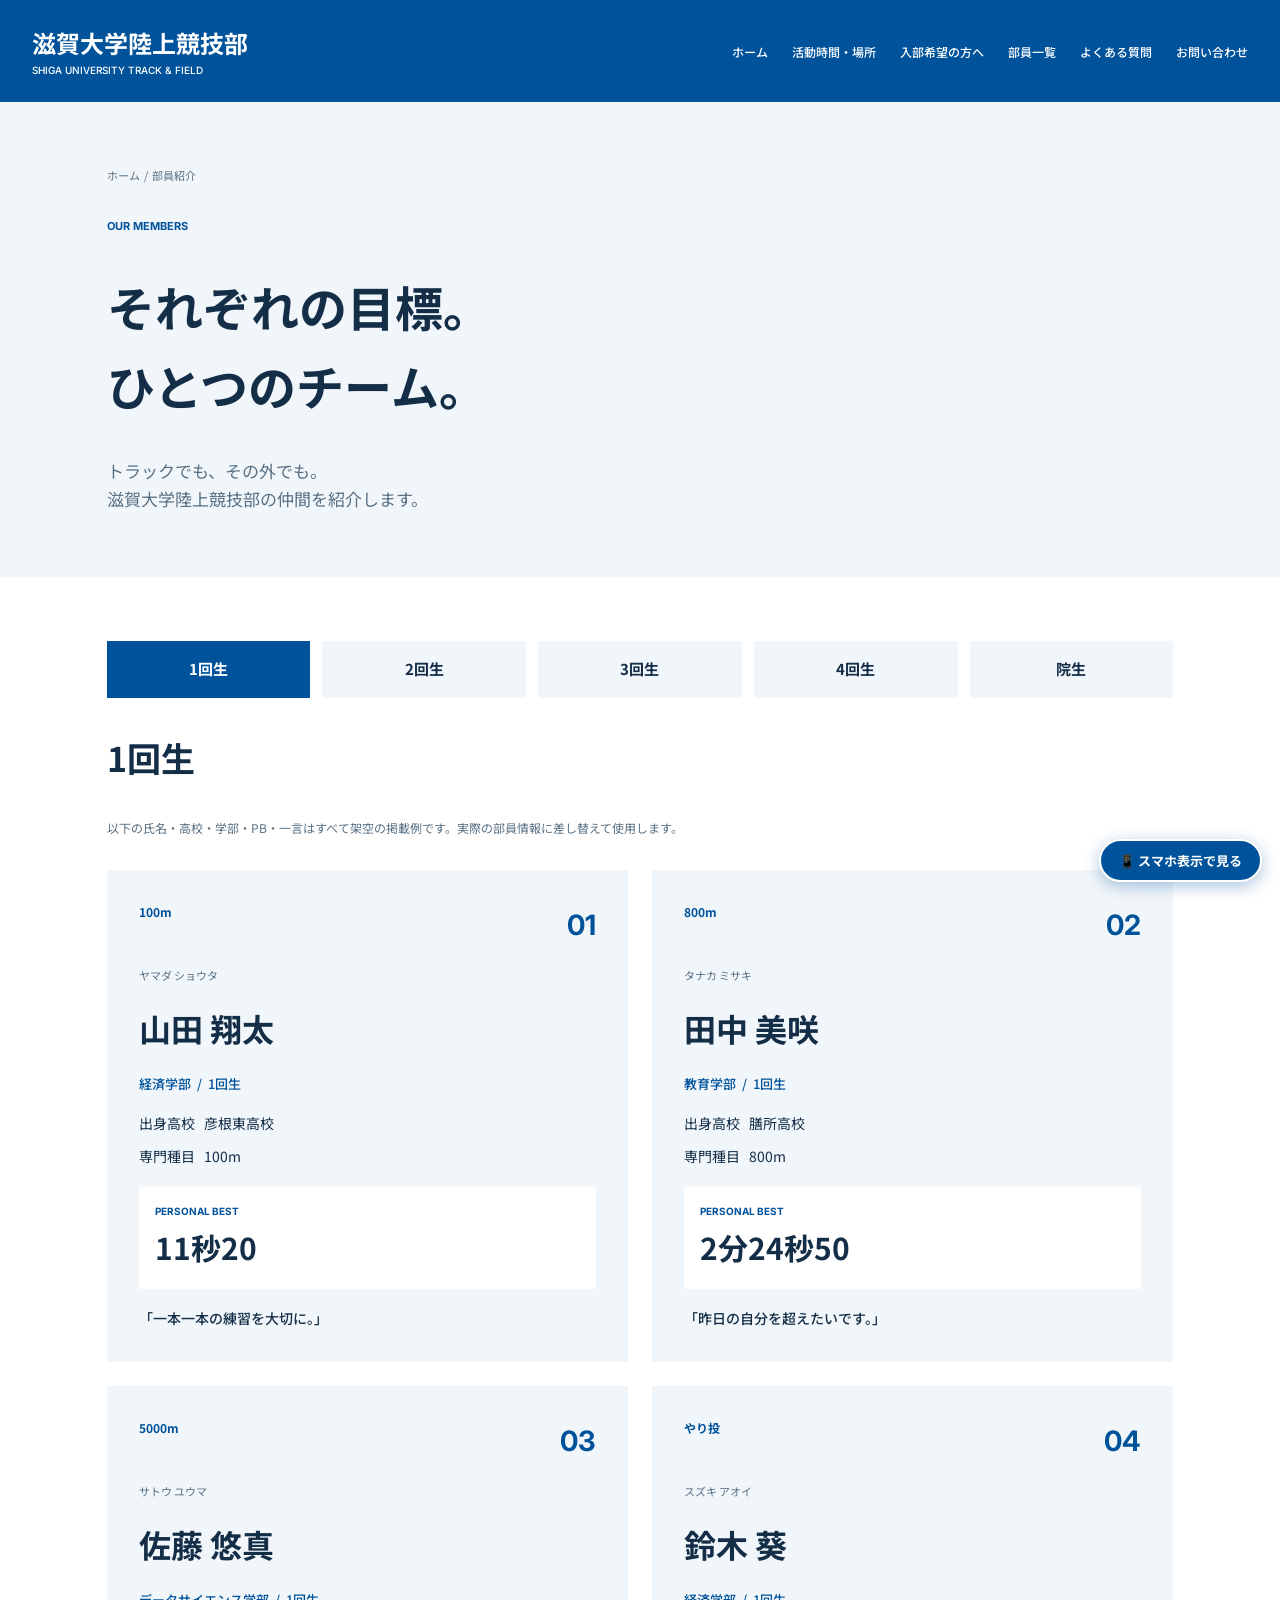
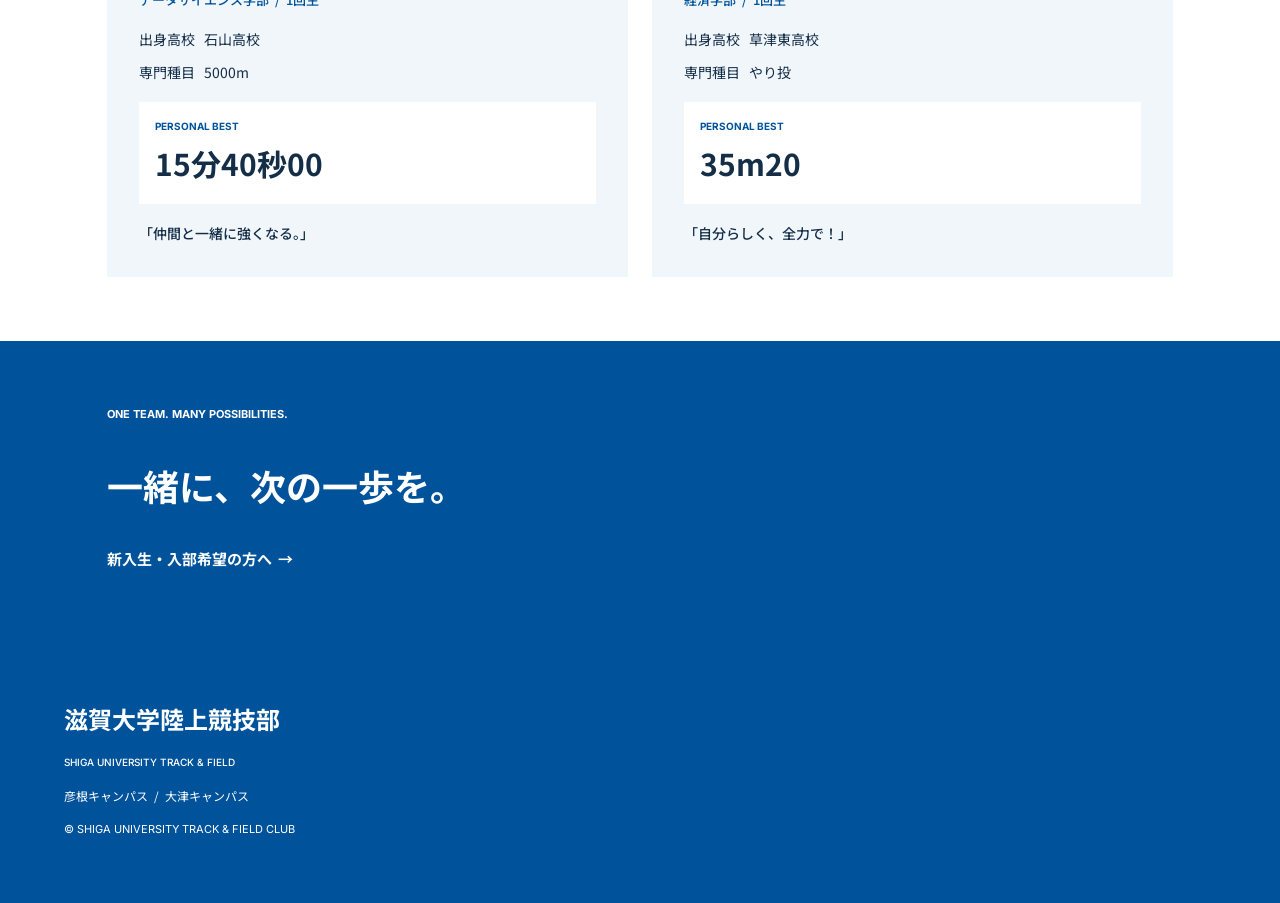
==== members.html @ 8dd9307f "feat: 全下層ページのFigmaデザイン反映とPC版横幅フルサイズ対応" ====
<!DOCTYPE html>
<html lang="ja">

<head>
  <meta charset="UTF-8" />
  <meta name="viewport" content="width=device-width, initial-scale=1.0" />
  <title>部員紹介｜滋賀大学陸上競技部</title>
  <meta name="description"
    content="滋賀大学陸上競技部の部員紹介ページです。1〜4回生・大学院生のプロフィール（種目・氏名・学部・出身高校・自己ベスト・一言）を掲載しています。" />
  <link rel="stylesheet" href="style.css" />
</head>

<body>
  <div class="page-wrapper" data-node-id="19:82">

    <!-- ==================== Header (19:83 PC / 19:103 SP) ==================== -->
    <header class="site-header" data-node-id="19:83">
      <div class="header-inner">
        <a href="index.html" class="home-link" data-node-id="19:84">
          <span class="home-link-jp" data-node-id="19:85">滋賀大学陸上競技部</span>
          <span class="home-link-en" data-node-id="19:86">SHIGA UNIVERSITY TRACK &amp; FIELD</span>
        </a>

        <!-- スマホ用メニューボタン (19:107) -->
        <button type="button" id="menu-btn" class="menu-btn" aria-expanded="false" aria-label="メニューを開閉">
          <span class="menu-btn-icon" id="menu-btn-icon">☰</span>
          <span class="menu-btn-label">MENU</span>
        </button>

        <!-- ナビゲーション (19:87) -->
        <nav id="header-nav" class="header-nav" data-node-id="19:87">
          <a href="index.html" data-node-id="19:88">ホーム</a>
          <a href="recruit.html#practice" data-node-id="19:89">活動時間・場所</a>
          <a href="recruit.html" data-node-id="19:90">入部希望の方へ</a>
          <a href="members.html" data-node-id="19:91">部員一覧</a>
          <a href="index.html#faq" data-node-id="19:92">よくある質問</a>
          <a href="index.html#contact" data-node-id="19:93">お問い合わせ</a>
        </nav>
      </div>
    </header>

    <main>
      <!-- ==================== Intro (19:94 PC / 19:110 SP) ==================== -->
      <section class="subpage-section subpage-section--pale" data-node-id="19:94">
        <p class="breadcrumb-line" data-node-id="19:466"><a href="index.html">ホーム</a>  /  部員紹介</p>
        <p class="section-eyebrow" data-node-id="19:467">OUR MEMBERS</p>

        <h1 class="subpage-heading subpage-heading--large" data-node-id="19:468">
          <p>それぞれの目標。</p>
          <p>ひとつのチーム。</p>
        </h1>

        <div class="subpage-lead" data-node-id="19:469">
          <p>トラックでも、その外でも。</p>
          <p>滋賀大学陸上競技部の仲間を紹介します。</p>
        </div>
      </section>

      <!-- ==================== Members (19:95 PC / 19:111 SP) ==================== -->
      <section class="subpage-section subpage-section--white" data-node-id="19:95">
        <!-- 学年タブ (19:470 PC / 19:548 SP) -->
        <div class="grade-tabs" role="tablist" aria-label="学年切り替え" data-node-id="19:470">
          <button type="button" class="grade-tab is-active" role="tab" aria-selected="true" data-grade-tab="1回生"
            data-node-id="19:471">
            <span data-node-id="19:472">1回生</span>
          </button>
          <button type="button" class="grade-tab" role="tab" aria-selected="false" data-grade-tab="2回生"
            data-node-id="19:473">
            <span data-node-id="19:474">2回生</span>
          </button>
          <button type="button" class="grade-tab" role="tab" aria-selected="false" data-grade-tab="3回生"
            data-node-id="19:475">
            <span data-node-id="19:476">3回生</span>
          </button>
          <button type="button" class="grade-tab" role="tab" aria-selected="false" data-grade-tab="4回生"
            data-node-id="19:477">
            <span data-node-id="19:478">4回生</span>
          </button>
          <button type="button" class="grade-tab" role="tab" aria-selected="false" data-grade-tab="院生"
            data-node-id="19:479">
            <span data-node-id="19:480">院生</span>
          </button>
        </div>

        <h2 id="members-grade-heading" class="subpage-sec-title" data-node-id="19:481">1回生</h2>

        <p class="members-disclaimer" data-node-id="19:482">
          以下の氏名・高校・学部・PB・一言はすべて架空の掲載例です。実際の部員情報に差し替えて使用します。
        </p>

        <!-- 部員カード一覧（初期表示：1回生、タブ切り替え時にapp.jsが再描画） -->
        <div id="members-cards-grid" class="members-cards-grid" data-node-id="19:483">
          <!-- 01 山田 翔太 -->
          <article class="member-card" data-node-id="19:484">
            <div class="member-card-top" data-node-id="19:485">
              <p class="member-event-tag" data-node-id="19:486">100m</p>
              <p class="member-num" data-node-id="19:487">01</p>
            </div>
            <p class="member-kana" data-node-id="19:488">ヤマダ ショウタ</p>
            <h3 class="member-name" data-node-id="19:489">山田 翔太</h3>
            <p class="member-faculty" data-node-id="19:490">経済学部  /  1回生</p>
            <div class="member-details" data-node-id="19:491">
              <p data-node-id="19:492">出身高校   彦根東高校</p>
              <p data-node-id="19:493">専門種目   100m</p>
            </div>
            <div class="member-pb-box" data-node-id="19:494">
              <p class="member-pb-label" data-node-id="19:495">PERSONAL BEST</p>
              <p class="member-pb-value" data-node-id="19:496">11秒20</p>
            </div>
            <p class="member-comment" data-node-id="19:497">「一本一本の練習を大切に。」</p>
          </article>

          <!-- 02 田中 美咲 -->
          <article class="member-card" data-node-id="19:498">
            <div class="member-card-top" data-node-id="19:499">
              <p class="member-event-tag" data-node-id="19:500">800m</p>
              <p class="member-num" data-node-id="19:501">02</p>
            </div>
            <p class="member-kana" data-node-id="19:502">タナカ ミサキ</p>
            <h3 class="member-name" data-node-id="19:503">田中 美咲</h3>
            <p class="member-faculty" data-node-id="19:504">教育学部  /  1回生</p>
            <div class="member-details" data-node-id="19:505">
              <p data-node-id="19:506">出身高校   膳所高校</p>
              <p data-node-id="19:507">専門種目   800m</p>
            </div>
            <div class="member-pb-box" data-node-id="19:508">
              <p class="member-pb-label" data-node-id="19:509">PERSONAL BEST</p>
              <p class="member-pb-value" data-node-id="19:510">2分24秒50</p>
            </div>
            <p class="member-comment" data-node-id="19:511">「昨日の自分を超えたいです。」</p>
          </article>

          <!-- 03 佐藤 悠真 -->
          <article class="member-card" data-node-id="19:513">
            <div class="member-card-top" data-node-id="19:514">
              <p class="member-event-tag" data-node-id="19:515">5000m</p>
              <p class="member-num" data-node-id="19:516">03</p>
            </div>
            <p class="member-kana" data-node-id="19:517">サトウ ユウマ</p>
            <h3 class="member-name" data-node-id="19:518">佐藤 悠真</h3>
            <p class="member-faculty" data-node-id="19:519">データサイエンス学部  /  1回生</p>
            <div class="member-details" data-node-id="19:520">
              <p data-node-id="19:521">出身高校   石山高校</p>
              <p data-node-id="19:522">専門種目   5000m</p>
            </div>
            <div class="member-pb-box" data-node-id="19:523">
              <p class="member-pb-label" data-node-id="19:524">PERSONAL BEST</p>
              <p class="member-pb-value" data-node-id="19:525">15分40秒00</p>
            </div>
            <p class="member-comment" data-node-id="19:526">「仲間と一緒に強くなる。」</p>
          </article>

          <!-- 04 鈴木 葵 -->
          <article class="member-card" data-node-id="19:527">
            <div class="member-card-top" data-node-id="19:528">
              <p class="member-event-tag" data-node-id="19:529">やり投</p>
              <p class="member-num" data-node-id="19:530">04</p>
            </div>
            <p class="member-kana" data-node-id="19:531">スズキ アオイ</p>
            <h3 class="member-name" data-node-id="19:532">鈴木 葵</h3>
            <p class="member-faculty" data-node-id="19:533">経済学部  /  1回生</p>
            <div class="member-details" data-node-id="19:534">
              <p data-node-id="19:535">出身高校   草津東高校</p>
              <p data-node-id="19:536">専門種目   やり投</p>
            </div>
            <div class="member-pb-box" data-node-id="19:537">
              <p class="member-pb-label" data-node-id="19:538">PERSONAL BEST</p>
              <p class="member-pb-value" data-node-id="19:539">35m20</p>
            </div>
            <p class="member-comment" data-node-id="19:540">「自分らしく、全力で！」</p>
          </article>
        </div>
      </section>

      <!-- ==================== Team Invitation (19:96 PC / 19:112 SP) ==================== -->
      <section class="subpage-section subpage-section--blue" data-node-id="19:96">
        <p class="blue-sec-eyebrow" data-node-id="19:541">ONE TEAM. MANY POSSIBILITIES.</p>
        <h2 class="blue-sec-heading blue-sec-heading--members" data-node-id="19:542">一緒に、次の一歩を。</h2>
        <a href="recruit.html" class="blue-sec-inline-link" data-node-id="19:543">新入生・入部希望の方へ  →</a>
      </section>
    </main>

    <!-- ==================== Footer (19:97 PC / 19:113 SP) ==================== -->
    <footer class="site-footer" data-node-id="19:97">
      <div class="footer-inner">
        <p class="footer-title-jp" data-node-id="19:98">滋賀大学陸上競技部</p>
        <p class="footer-title-en" data-node-id="19:99">SHIGA UNIVERSITY TRACK &amp; FIELD</p>
        <p class="footer-campus" data-node-id="19:100">彦根キャンパス  /  大津キャンパス</p>
        <p class="footer-copy" data-node-id="19:101">© SHIGA UNIVERSITY TRACK &amp; FIELD CLUB</p>
      </div>
    </footer>

  </div>

  <!-- ==================== スマホ表示プレビュー確認ボタン ==================== -->
  <button id="mobile-preview-btn" class="mobile-preview-fab" title="スマホ版（390px幅）での見え方を確認します">
    📱 スマホ表示で見る
  </button>
  <div id="mobile-preview-modal" class="mobile-preview-modal" aria-hidden="true">
    <div class="mobile-preview-toolbar">
      <span>📱 スマホ版プレビュー（390px幅）</span>
      <button id="mobile-preview-close" class="mobile-preview-close">✕ PC表示に戻る</button>
    </div>
    <div class="mobile-device-frame">
      <iframe id="mobile-preview-iframe" title="スマホ表示プレビュー"></iframe>
    </div>
  </div>

  <script src="data.js"></script>
  <script src="app.js"></script>
</body>

</html>
---- style.css ----
/* ==========================================================================
   滋賀大学陸上競技部 ウェブサイト スタイルシート (style.css)
   Figmaデザイン全8フレーム（PC版・スマホ版・中間幅）準拠
   - トップページ: 19:2 (PC) / 19:24 (スマホ)
   - 新入生向け: 19:42 (PC) / 19:64 (スマホ)
   - 部員紹介: 19:82 (PC) / 19:102 (スマホ)
   - 滋賀大記録: 19:118 (PC) / 19:138 (スマホ)
   ========================================================================== */

@import url('https://fonts.googleapis.com/css2?family=Inter:wght@400;500;700&family=Noto+Sans+JP:wght@400;500;700;900&display=swap');

:root {
  --brand-blue: #00539b;
  --brand-blue-hover: #00437f;
  --hero-overlay: rgba(6, 43, 79, 0.58);
  --text-dark: #142e48;
  --text-muted: #587084;
  --bg-pale: #f1f6fa;
  --border-light: #dce5ec;
  --white: #ffffff;
  --danger: #c53030;
  --danger-bg: #fff5f5;
  --success: #0f6b3d;
  --success-bg: #edfcf4;
  /* PC画面幅に応じてスムーズに伸縮する左右余白（1440px時に120px） */
  --section-px: clamp(24px, 8.333vw, 160px);
}

*,
*::before,
*::after {
  box-sizing: border-box;
  margin: 0;
  padding: 0;
}

html {
  scroll-behavior: smooth;
  font-size: 16px;
  width: 100%;
}

body {
  font-family: 'Noto Sans JP', sans-serif;
  color: var(--text-dark);
  background-color: var(--white);
  line-height: 1.65;
  -webkit-font-smoothing: antialiased;
  width: 100%;
  overflow-x: hidden;
}

a {
  color: inherit;
  text-decoration: none;
}

button,
input,
textarea,
select {
  font-family: inherit;
}

.font-inter {
  font-family: 'Inter', 'Noto Sans JP', sans-serif;
}

/* サイト全体の横幅をブラウザサイズ（100%）に合わせる */
.page-wrapper {
  width: 100%;
  min-height: 100vh;
  background-color: var(--white);
  display: flex;
  flex-direction: column;
}

main {
  flex: 1;
  width: 100%;
}

/* ==========================================================================
   Header (19:3 / 19:43 / 19:83 / 19:119 PC, 19:25 / 19:65 / 19:103 / 19:139 SP)
   ========================================================================== */
.site-header {
  background-color: var(--brand-blue);
  color: var(--white);
  width: 100%;
  position: sticky;
  top: 0;
  z-index: 200;
}

.header-inner {
  width: 100%;
  min-height: 100px;
  display: flex;
  align-items: center;
  justify-content: space-between;
  gap: 40px;
  padding: 24px 32px;
  line-height: 1.6;
}

.home-link {
  display: flex;
  flex-direction: column;
  align-items: flex-start;
  flex: 1 0 0;
  min-width: 0;
  color: var(--white);
  transition: opacity 0.2s;
}

.home-link:hover {
  opacity: 0.9;
}

.home-link-jp {
  font-family: 'Noto Sans JP', sans-serif;
  font-weight: 700;
  font-size: 24px;
  line-height: 1.6;
}

.home-link-en {
  font-family: 'Inter', sans-serif;
  font-weight: 500;
  font-size: 10px;
  line-height: 1.6;
}

.header-nav {
  display: flex;
  align-items: center;
  gap: 24px;
  flex-shrink: 0;
  white-space: nowrap;
}

.header-nav a {
  font-family: 'Noto Sans JP', sans-serif;
  font-weight: 500;
  font-size: 12px;
  line-height: 1.6;
  color: var(--white);
  transition: opacity 0.2s;
}

.header-nav a:hover {
  opacity: 0.8;
}

/* スマホ用メニューボタン (19:29) */
.menu-btn {
  display: none;
  background: var(--brand-blue);
  border: none;
  color: var(--white);
  width: 44px;
  height: 44px;
  flex-direction: column;
  align-items: flex-start;
  justify-content: center;
  gap: 3px;
  cursor: pointer;
  padding: 0;
  flex-shrink: 0;
}

.menu-btn-icon {
  font-family: 'Noto Sans JP', sans-serif;
  font-weight: 500;
  font-size: 24px;
  line-height: 1;
  width: 100%;
  text-align: center;
}

.menu-btn-label {
  font-family: 'Inter', sans-serif;
  font-weight: 700;
  font-size: 7px;
  line-height: 1.2;
  width: 100%;
  text-align: center;
}

/* ==========================================================================
   Hero (19:14 PC / 19:32 SP)
   ========================================================================== */
.hero-section {
  position: relative;
  width: 100%;
  display: flex;
  flex-direction: column;
  align-items: center;
  gap: 22px;
  padding: 115px var(--section-px) 40px;
  overflow: hidden;
  text-align: center;
  color: var(--white);
}

.hero-bg {
  position: absolute;
  inset: 0;
  pointer-events: none;
  z-index: 0;
}

.hero-bg picture,
.hero-bg img {
  width: 100%;
  height: 100%;
  object-fit: cover;
  display: block;
}

.hero-bg-overlay {
  position: absolute;
  inset: 0;
  background-color: var(--hero-overlay);
}

.hero-eyebrow {
  position: relative;
  z-index: 1;
  font-family: 'Inter', sans-serif;
  font-weight: 500;
  font-size: 12px;
  line-height: 1.65;
  white-space: pre-wrap;
}

.hero-heading {
  position: relative;
  z-index: 1;
  font-family: 'Noto Sans JP', sans-serif;
  font-weight: 900;
  font-size: 64px;
  line-height: 1.35;
}

.hero-heading p {
  line-height: 1.35;
}

.hero-lead {
  position: relative;
  z-index: 1;
  font-family: 'Noto Sans JP', sans-serif;
  font-weight: 400;
  font-size: 17px;
  line-height: 1.65;
}

.hero-lead p {
  line-height: 1.65;
}

.hero-cta {
  position: relative;
  z-index: 1;
  background-color: var(--white);
  color: var(--brand-blue);
  width: 320px;
  max-width: 100%;
  padding: 16px;
  border-radius: 2px;
  display: flex;
  align-items: center;
  gap: 12px;
  text-align: left;
  transition: transform 0.15s, background-color 0.15s;
}

.hero-cta:hover {
  background-color: var(--bg-pale);
  transform: translateY(-1px);
}

.hero-cta-label {
  flex: 1 0 0;
  font-family: 'Noto Sans JP', sans-serif;
  font-weight: 700;
  font-size: 15px;
  line-height: 1.65;
}

.hero-cta-arrow {
  font-family: 'Noto Sans JP', sans-serif;
  font-weight: 400;
  font-size: 20px;
  line-height: 1.65;
  flex-shrink: 0;
}

.hero-note {
  position: relative;
  z-index: 1;
  font-family: 'Noto Sans JP', sans-serif;
  font-weight: 400;
  font-size: 10px;
  line-height: 1.65;
  white-space: pre-wrap;
}

/* ==========================================================================
   Section Common Layout (Top Page & Subpages)
   ========================================================================== */
.top-section {
  width: 100%;
  padding: 72px var(--section-px);
  display: flex;
  flex-direction: column;
  align-items: flex-start;
  gap: 36px;
}

.top-section--white {
  background-color: var(--white);
}

.top-section--pale {
  background-color: var(--bg-pale);
}

.subpage-section {
  width: 100%;
  padding: 64px var(--section-px);
  display: flex;
  flex-direction: column;
  align-items: flex-start;
  gap: 32px;
}

.subpage-section--white {
  background-color: var(--white);
}

.subpage-section--pale {
  background-color: var(--bg-pale);
}

.subpage-section--blue {
  background-color: var(--brand-blue);
  color: var(--white);
}

.breadcrumb-line {
  font-family: 'Noto Sans JP', sans-serif;
  font-weight: 400;
  font-size: 11px;
  line-height: 1.65;
  color: var(--text-muted);
  white-space: pre-wrap;
  width: 100%;
}

.breadcrumb-line a:hover {
  text-decoration: underline;
}

.section-eyebrow {
  font-family: 'Inter', sans-serif;
  font-weight: 700;
  font-size: 11px;
  line-height: 1.65;
  color: var(--brand-blue);
  width: 100%;
}

.section-heading {
  font-family: 'Noto Sans JP', sans-serif;
  font-weight: 700;
  font-size: 36px;
  line-height: 1.65;
  color: var(--text-dark);
  width: 100%;
}

.section-sublead {
  font-family: 'Noto Sans JP', sans-serif;
  font-weight: 400;
  font-size: 14px;
  line-height: 1.65;
  color: var(--text-muted);
  width: 100%;
}

.subpage-heading {
  font-family: 'Noto Sans JP', sans-serif;
  font-weight: 700;
  color: var(--text-dark);
  width: 100%;
}

.subpage-heading--recruit {
  font-size: 34px;
  line-height: 1.7;
}

.subpage-heading--recruit p {
  line-height: 1.7;
}

.subpage-heading--large {
  font-size: 48px;
  line-height: 1.65;
}

.subpage-heading--large p {
  line-height: 1.65;
}

.subpage-lead {
  font-family: 'Noto Sans JP', sans-serif;
  font-weight: 400;
  font-size: 17px;
  line-height: 1.65;
  color: var(--text-muted);
  width: 100%;
}

.subpage-lead p {
  line-height: 1.65;
}

.subpage-sec-title {
  font-family: 'Noto Sans JP', sans-serif;
  font-weight: 700;
  font-size: 34px;
  line-height: 1.65;
  color: var(--text-dark);
  width: 100%;
}

.subpage-footnote {
  font-family: 'Noto Sans JP', sans-serif;
  font-weight: 400;
  font-size: 11px;
  line-height: 1.65;
  color: var(--text-muted);
  width: 100%;
}

/* 共通バー型ボタン */
.blue-bar-btn {
  width: 100%;
  background-color: var(--brand-blue);
  color: var(--white);
  padding: 16px;
  display: flex;
  align-items: center;
  gap: 12px;
  transition: background-color 0.15s, transform 0.15s;
}

.blue-bar-btn:hover {
  background-color: var(--brand-blue-hover);
  transform: translateY(-1px);
}

.blue-bar-btn-text {
  flex: 1 0 0;
  min-width: 0;
  font-family: 'Noto Sans JP', sans-serif;
  font-weight: 700;
  font-size: 14px;
  line-height: 1.7;
  white-space: pre-wrap;
}

.blue-bar-btn-arrow {
  font-family: 'Noto Sans JP', sans-serif;
  font-weight: 400;
  font-size: 20px;
  line-height: 1.7;
  flex-shrink: 0;
}

.white-bar-btn {
  width: 100%;
  background-color: var(--white);
  color: var(--brand-blue);
  padding: 16px;
  display: flex;
  align-items: center;
  gap: 12px;
  transition: background-color 0.15s, transform 0.15s;
}

.white-bar-btn:hover {
  background-color: var(--bg-pale);
  transform: translateY(-1px);
}

.white-bar-btn-text {
  flex: 1 0 0;
  min-width: 0;
  font-family: 'Noto Sans JP', sans-serif;
  font-weight: 700;
  font-size: 14px;
  line-height: 1.7;
}

.white-bar-btn-arrow {
  font-family: 'Noto Sans JP', sans-serif;
  font-weight: 400;
  font-size: 20px;
  line-height: 1.7;
  flex-shrink: 0;
}

/* 青背景CTAセクション (19:58 / 19:96) */
.blue-sec-eyebrow {
  font-family: 'Inter', sans-serif;
  font-weight: 700;
  font-size: 11px;
  line-height: 1.65;
  color: var(--white);
  width: 100%;
}

.blue-sec-heading {
  font-family: 'Noto Sans JP', sans-serif;
  font-weight: 700;
  font-size: 42px;
  line-height: 1.65;
  color: var(--white);
  width: 100%;
}

.blue-sec-heading--members {
  font-size: 36px;
}

.blue-sec-desc {
  font-family: 'Noto Sans JP', sans-serif;
  font-weight: 400;
  font-size: 14px;
  line-height: 1.65;
  color: var(--white);
  width: 100%;
}

.blue-sec-inline-link {
  font-family: 'Noto Sans JP', sans-serif;
  font-weight: 700;
  font-size: 15px;
  line-height: 1.65;
  color: var(--white);
  white-space: pre-wrap;
  transition: opacity 0.15s;
}

.blue-sec-inline-link:hover {
  opacity: 0.85;
  text-decoration: underline;
}

/* ==========================================================================
   Top Page: News Section (19:15 PC / 19:33 SP)
   ========================================================================== */
.news-list {
  width: 100%;
  display: flex;
  flex-direction: column;
  gap: 36px;
}

.news-row {
  width: 100%;
  background-color: var(--white);
  border-bottom: 1px solid var(--border-light);
  padding: 18px 0;
  display: flex;
  align-items: flex-start;
  gap: 32px;
  transition: opacity 0.15s;
}

.news-row:hover {
  opacity: 0.85;
}

.news-cat {
  font-family: 'Noto Sans JP', sans-serif;
  font-weight: 700;
  font-size: 11px;
  line-height: 1.65;
  color: var(--brand-blue);
  width: 100px;
  flex-shrink: 0;
}

.news-title {
  font-family: 'Noto Sans JP', sans-serif;
  font-weight: 500;
  font-size: 17px;
  line-height: 1.65;
  color: var(--text-dark);
  flex: 1 0 0;
  min-width: 0;
}

.news-status {
  font-family: 'Noto Sans JP', sans-serif;
  font-weight: 400;
  font-size: 12px;
  line-height: 1.65;
  color: var(--text-muted);
  width: 150px;
  flex-shrink: 0;
  white-space: pre-wrap;
}

.news-footnote {
  font-family: 'Noto Sans JP', sans-serif;
  font-weight: 400;
  font-size: 11px;
  line-height: 1.65;
  color: var(--text-muted);
  width: 100%;
}

/* ==========================================================================
   Top Page: Explore Section (19:16 PC / 19:34 SP)
   ========================================================================== */
.explore-grid {
  width: 100%;
  display: grid;
  grid-template-columns: repeat(3, 1fr);
  gap: 24px;
}

.explore-card {
  background-color: var(--white);
  display: flex;
  flex-direction: column;
  align-items: flex-start;
  overflow: hidden;
  transition: transform 0.2s, box-shadow 0.2s;
}

.explore-card:hover {
  transform: translateY(-3px);
  box-shadow: 0 8px 24px rgba(20, 46, 72, 0.08);
}

.explore-card-img-wrap {
  width: 100%;
  height: 190px;
  position: relative;
  overflow: hidden;
  flex-shrink: 0;
}

.explore-card-img-wrap img {
  width: 100%;
  height: 100%;
  object-fit: cover;
  display: block;
}

.explore-card-body {
  background-color: var(--white);
  padding: 24px;
  display: flex;
  flex-direction: column;
  align-items: flex-start;
  gap: 12px;
  width: 100%;
}

.explore-card-num {
  font-family: 'Inter', sans-serif;
  font-weight: 700;
  font-size: 11px;
  line-height: 1.65;
  color: var(--brand-blue);
}

.explore-card-title {
  font-family: 'Noto Sans JP', sans-serif;
  font-weight: 700;
  font-size: 23px;
  line-height: 1.65;
  color: var(--text-dark);
}

.explore-card-desc {
  font-family: 'Noto Sans JP', sans-serif;
  font-weight: 400;
  font-size: 13px;
  line-height: 1.65;
  color: var(--text-muted);
}

.explore-card-link {
  font-family: 'Noto Sans JP', sans-serif;
  font-weight: 700;
  font-size: 13px;
  line-height: 1.65;
  color: var(--brand-blue);
  white-space: pre-wrap;
}

.explore-footnote {
  font-family: 'Noto Sans JP', sans-serif;
  font-weight: 400;
  font-size: 10px;
  line-height: 1.65;
  color: var(--text-muted);
  width: 100%;
}

/* ==========================================================================
   Top Page: FAQ Section (19:17 PC / 19:35 SP)
   ========================================================================== */
.faq-stack {
  width: 100%;
  display: flex;
  flex-direction: column;
  gap: 36px;
}

.faq-box {
  width: 100%;
  background-color: var(--white);
  padding: 20px;
  display: flex;
  flex-direction: column;
  align-items: flex-start;
  gap: 12px;
  transition: background-color 0.2s;
}

.faq-box.is-open {
  background-color: var(--bg-pale);
}

.faq-trigger {
  width: 100%;
  background: none;
  border: none;
  padding: 0;
  text-align: left;
  font-family: 'Noto Sans JP', sans-serif;
  font-weight: 700;
  font-size: 17px;
  line-height: 1.65;
  color: var(--text-dark);
  cursor: pointer;
  white-space: pre-wrap;
}

.faq-answer {
  display: none;
  font-family: 'Noto Sans JP', sans-serif;
  font-weight: 400;
  font-size: 14px;
  line-height: 1.65;
  color: var(--text-muted);
  width: 100%;
}

.faq-box.is-open .faq-answer {
  display: block;
}

/* ==========================================================================
   Top Page: Contact Section (19:18 PC / 19:36 SP)
   ========================================================================== */
.contact-columns {
  width: 100%;
  display: flex;
  align-items: flex-start;
  gap: 64px;
}

.contact-insta-col {
  flex: 1 0 0;
  min-width: 0;
  display: flex;
  flex-direction: column;
  align-items: flex-start;
  gap: 16px;
}

.contact-insta-title {
  font-family: 'Noto Sans JP', sans-serif;
  font-weight: 700;
  font-size: 28px;
  line-height: 1.65;
  color: var(--text-dark);
}

.contact-insta-desc {
  font-family: 'Noto Sans JP', sans-serif;
  font-weight: 400;
  font-size: 14px;
  line-height: 1.65;
  color: var(--text-muted);
}

.insta-link-btn {
  width: 100%;
  background-color: var(--white);
  color: var(--brand-blue);
  padding: 16px;
  border-radius: 2px;
  display: flex;
  align-items: center;
  gap: 12px;
  transition: transform 0.15s, box-shadow 0.15s;
}

.insta-link-btn:hover {
  transform: translateY(-1px);
  box-shadow: 0 4px 12px rgba(0, 83, 155, 0.1);
}

.insta-link-text {
  flex: 1 0 0;
  font-family: 'Noto Sans JP', sans-serif;
  font-weight: 700;
  font-size: 15px;
  line-height: 1.65;
  white-space: pre-wrap;
}

.insta-link-arrow {
  font-family: 'Noto Sans JP', sans-serif;
  font-weight: 400;
  font-size: 20px;
  line-height: 1.65;
  flex-shrink: 0;
}

.contact-form-col {
  flex: 1 0 0;
  min-width: 0;
  background-color: var(--white);
  padding: 32px;
  display: flex;
  flex-direction: column;
  align-items: flex-start;
  gap: 16px;
}

.contact-form-title {
  font-family: 'Noto Sans JP', sans-serif;
  font-weight: 700;
  font-size: 20px;
  line-height: 1.65;
  color: var(--text-dark);
}

.contact-form {
  width: 100%;
  display: flex;
  flex-direction: column;
  gap: 16px;
}

.form-field {
  width: 100%;
  display: flex;
  flex-direction: column;
  align-items: flex-start;
  gap: 8px;
}

.form-label {
  font-family: 'Noto Sans JP', sans-serif;
  font-weight: 500;
  font-size: 12px;
  line-height: 1.65;
  color: var(--text-dark);
}

.form-input,
.form-textarea {
  width: 100%;
  background-color: var(--bg-pale);
  border: 1px solid transparent;
  padding: 12px;
  font-family: 'Noto Sans JP', sans-serif;
  font-weight: 400;
  font-size: 13px;
  line-height: 1.65;
  color: var(--text-dark);
  transition: border-color 0.15s;
}

.form-input::placeholder,
.form-textarea::placeholder {
  color: var(--text-muted);
}

.form-input:focus,
.form-textarea:focus {
  outline: none;
  border-color: var(--brand-blue);
}

.form-input.has-error,
.form-textarea.has-error {
  border-color: var(--danger);
  background-color: var(--danger-bg);
}

.form-textarea {
  min-height: 110px;
  resize: vertical;
}

.field-error {
  display: none;
  font-size: 11px;
  color: var(--danger);
  font-weight: 500;
}

.field-error.visible {
  display: block;
}

.consent-label {
  display: flex;
  align-items: center;
  gap: 8px;
  font-family: 'Noto Sans JP', sans-serif;
  font-weight: 400;
  font-size: 11px;
  line-height: 1.65;
  color: var(--text-muted);
  cursor: pointer;
}

.consent-label input[type="checkbox"] {
  width: 14px;
  height: 14px;
  accent-color: var(--brand-blue);
  cursor: pointer;
}

.form-submit-btn {
  width: 100%;
  background-color: var(--brand-blue);
  color: var(--white);
  border: none;
  border-radius: 2px;
  padding: 16px;
  display: flex;
  align-items: center;
  gap: 12px;
  cursor: pointer;
  text-align: left;
  transition: background-color 0.15s;
}

.form-submit-btn:hover {
  background-color: var(--brand-blue-hover);
}

.form-submit-label {
  flex: 1 0 0;
  font-family: 'Noto Sans JP', sans-serif;
  font-weight: 700;
  font-size: 15px;
  line-height: 1.65;
}

.form-submit-arrow {
  font-family: 'Noto Sans JP', sans-serif;
  font-weight: 400;
  font-size: 20px;
  line-height: 1.65;
  flex-shrink: 0;
}

.form-dest-note {
  font-family: 'Noto Sans JP', sans-serif;
  font-weight: 400;
  font-size: 10px;
  line-height: 1.65;
  color: var(--text-muted);
}

.form-confirm-view,
.form-result-view {
  display: none;
  width: 100%;
  flex-direction: column;
  gap: 16px;
}

.form-confirm-view.active,
.form-result-view.active {
  display: flex;
}

.confirm-box {
  background-color: var(--bg-pale);
  padding: 16px;
  display: flex;
  flex-direction: column;
  gap: 12px;
  font-size: 13px;
}

.confirm-item strong {
  display: block;
  font-size: 11px;
  color: var(--text-muted);
  margin-bottom: 2px;
}

.confirm-actions {
  display: flex;
  gap: 12px;
  width: 100%;
}

.btn-secondary {
  background-color: var(--bg-pale);
  color: var(--text-dark);
  border: 1px solid var(--border-light);
  border-radius: 2px;
  padding: 14px 18px;
  font-weight: 700;
  font-size: 13px;
  cursor: pointer;
}

.status-banner {
  padding: 16px;
  border-radius: 2px;
  font-size: 13px;
  line-height: 1.65;
}

.status-banner--success {
  background-color: var(--success-bg);
  color: var(--success);
  border: 1px solid #a7f3d0;
}

.status-banner--error {
  background-color: var(--danger-bg);
  color: var(--danger);
  border: 1px solid #feb2b2;
}

/* ==========================================================================
   Subpage 1: 新入生向けの情報 (recruit.html — 19:42 PC / 19:64 SP)
   ========================================================================== */
.recruit-hero-img-wrap {
  width: 100%;
  height: 290px;
  position: relative;
  overflow: hidden;
}

.recruit-hero-img-wrap picture,
.recruit-hero-img-wrap img {
  width: 100%;
  height: 100%;
  object-fit: cover;
  display: block;
}

.recruit-anchor-nav {
  font-family: 'Noto Sans JP', sans-serif;
  font-weight: 500;
  font-size: 13px;
  line-height: 1.7;
  color: var(--brand-blue);
  white-space: pre-wrap;
  width: 100%;
}

.recruit-anchor-nav a:hover {
  text-decoration: underline;
}

.campus-cards-grid {
  width: 100%;
  display: grid;
  grid-template-columns: repeat(2, 1fr);
  gap: 24px;
}

.campus-card {
  background-color: var(--bg-pale);
  padding: 32px;
  display: flex;
  flex-direction: column;
  align-items: flex-start;
  gap: 20px;
  line-height: 1.7;
}

.campus-card-en {
  font-family: 'Inter', sans-serif;
  font-weight: 700;
  font-size: 12px;
  color: var(--brand-blue);
  width: 100%;
}

.campus-card-title {
  font-family: 'Noto Sans JP', sans-serif;
  font-weight: 700;
  font-size: 26px;
  color: var(--text-dark);
  width: 100%;
}

.campus-info-item {
  width: 100%;
  display: flex;
  flex-direction: column;
  align-items: flex-start;
  gap: 4px;
}

.campus-info-label {
  font-family: 'Noto Sans JP', sans-serif;
  font-weight: 400;
  font-size: 12px;
  color: var(--text-muted);
  width: 100%;
}

.campus-info-value {
  font-family: 'Noto Sans JP', sans-serif;
  font-weight: 500;
  font-size: 19px;
  color: var(--text-dark);
  width: 100%;
}

.practice-places-heading {
  font-family: 'Noto Sans JP', sans-serif;
  font-weight: 700;
  font-size: 17px;
  line-height: 1.7;
  color: var(--text-dark);
  width: 100%;
}

.practice-places-list {
  font-family: 'Noto Sans JP', sans-serif;
  font-weight: 400;
  font-size: 14px;
  line-height: 1.7;
  color: var(--text-muted);
  width: 100%;
}

.events-white-card {
  width: 100%;
  background-color: var(--white);
  padding: 32px;
  display: flex;
  flex-direction: column;
  align-items: flex-start;
  gap: 16px;
}

.events-card-title {
  font-family: 'Noto Sans JP', sans-serif;
  font-weight: 700;
  font-size: 26px;
  line-height: 1.7;
  color: var(--text-dark);
  width: 100%;
}

.events-card-body {
  font-family: 'Noto Sans JP', sans-serif;
  font-weight: 400;
  font-size: 14px;
  line-height: 1.7;
  color: var(--text-muted);
  width: 100%;
}

.events-card-body p {
  line-height: 1.7;
}

.greetings-grid {
  width: 100%;
  display: grid;
  grid-template-columns: repeat(2, 1fr);
  gap: 24px;
}

.greeting-card {
  background-color: var(--bg-pale);
  padding: 24px;
  display: flex;
  flex-direction: column;
  align-items: flex-start;
  gap: 16px;
  line-height: 1.7;
}

.greeting-role {
  font-family: 'Noto Sans JP', sans-serif;
  font-weight: 700;
  font-size: 13px;
  color: var(--brand-blue);
  white-space: pre-wrap;
  width: 100%;
}

.greeting-title {
  font-family: 'Noto Sans JP', sans-serif;
  font-weight: 700;
  font-size: 24px;
  color: var(--text-dark);
  width: 100%;
}

.greeting-body {
  font-family: 'Noto Sans JP', sans-serif;
  font-weight: 400;
  font-size: 14px;
  color: var(--text-muted);
  width: 100%;
}

/* ==========================================================================
   Subpage 2: 部員紹介 (members.html — 19:82 PC / 19:102 SP)
   ========================================================================== */
.grade-tabs {
  width: 100%;
  display: flex;
  align-items: stretch;
  gap: 12px;
}

.grade-tab {
  flex: 1 0 0;
  min-width: 0;
  background-color: var(--bg-pale);
  color: var(--text-dark);
  border: none;
  padding: 16px;
  font-family: 'Noto Sans JP', sans-serif;
  font-weight: 700;
  font-size: 15px;
  line-height: 1.65;
  text-align: center;
  cursor: pointer;
  transition: background-color 0.15s, color 0.15s;
}

.grade-tab:hover {
  background-color: #e2edf5;
}

.grade-tab.is-active {
  background-color: var(--brand-blue);
  color: var(--white);
}

.members-disclaimer {
  font-family: 'Noto Sans JP', sans-serif;
  font-weight: 400;
  font-size: 12px;
  line-height: 1.65;
  color: var(--text-muted);
  width: 100%;
}

.members-cards-grid {
  width: 100%;
  display: grid;
  grid-template-columns: repeat(2, 1fr);
  gap: 24px;
}

.member-card {
  background-color: var(--bg-pale);
  padding: 32px;
  display: flex;
  flex-direction: column;
  align-items: flex-start;
  gap: 18px;
  line-height: 1.65;
}

.member-card-top {
  width: 100%;
  display: flex;
  align-items: flex-start;
  justify-content: space-between;
  gap: 12px;
  color: var(--brand-blue);
  font-weight: 700;
}

.member-event-tag {
  flex: 1 0 0;
  min-width: 0;
  font-family: 'Noto Sans JP', sans-serif;
  font-weight: 700;
  font-size: 12px;
}

.member-num {
  font-family: 'Inter', sans-serif;
  font-weight: 700;
  font-size: 28px;
  white-space: nowrap;
}

.member-kana {
  font-family: 'Noto Sans JP', sans-serif;
  font-weight: 400;
  font-size: 11px;
  color: var(--text-muted);
  width: 100%;
}

.member-name {
  font-family: 'Noto Sans JP', sans-serif;
  font-weight: 700;
  font-size: 32px;
  color: var(--text-dark);
  width: 100%;
}

.member-faculty {
  font-family: 'Noto Sans JP', sans-serif;
  font-weight: 500;
  font-size: 13px;
  color: var(--brand-blue);
  white-space: pre-wrap;
  width: 100%;
}

.member-details {
  width: 100%;
  display: flex;
  flex-direction: column;
  align-items: flex-start;
  gap: 10px;
  font-family: 'Noto Sans JP', sans-serif;
  font-weight: 400;
  font-size: 14px;
  color: var(--text-dark);
  white-space: pre-wrap;
}

.member-pb-box {
  width: 100%;
  background-color: var(--white);
  padding: 16px;
  display: flex;
  flex-direction: column;
  align-items: flex-start;
  gap: 4px;
}

.member-pb-label {
  font-family: 'Inter', sans-serif;
  font-weight: 700;
  font-size: 10px;
  color: var(--brand-blue);
  width: 100%;
}

.member-pb-value {
  font-family: 'Noto Sans JP', sans-serif;
  font-weight: 700;
  font-size: 30px;
  color: var(--text-dark);
  width: 100%;
}

.member-comment {
  font-family: 'Noto Sans JP', sans-serif;
  font-weight: 500;
  font-size: 14px;
  color: var(--text-dark);
  width: 100%;
}

/* ==========================================================================
   Subpage 3: 滋賀大記録 (records.html — 19:118 PC / 19:138 SP)
   ========================================================================== */
.record-cat-tabs {
  width: 100%;
  display: flex;
  align-items: stretch;
  gap: 8px;
}

.record-cat-tab {
  flex: 1 0 0;
  min-width: 0;
  background-color: var(--bg-pale);
  color: var(--text-dark);
  border: none;
  padding: 16px;
  font-family: 'Noto Sans JP', sans-serif;
  font-weight: 700;
  font-size: 14px;
  line-height: 1.65;
  text-align: center;
  cursor: pointer;
  transition: background-color 0.15s, color 0.15s;
}

.record-cat-tab:hover {
  background-color: #e2edf5;
}

.record-cat-tab.is-active {
  background-color: var(--brand-blue);
  color: var(--white);
}

.records-cat-heading {
  font-family: 'Noto Sans JP', sans-serif;
  font-weight: 700;
  font-size: 30px;
  line-height: 1.65;
  color: var(--text-dark);
  width: 100%;
}

.records-layout-note {
  font-family: 'Noto Sans JP', sans-serif;
  font-weight: 400;
  font-size: 13px;
  line-height: 1.65;
  color: var(--text-muted);
  width: 100%;
}

.records-layout-note--sp {
  display: none;
}

.records-columns {
  width: 100%;
  display: grid;
  grid-template-columns: repeat(2, 1fr);
  gap: 32px;
  align-items: start;
}

.records-col {
  width: 100%;
  background-color: var(--white);
  display: flex;
  flex-direction: column;
}

.records-col-head {
  width: 100%;
  background-color: var(--brand-blue);
  color: var(--white);
  padding: 20px;
  display: flex;
  align-items: flex-start;
  justify-content: space-between;
  gap: 16px;
  font-weight: 700;
}

.records-col-head-jp {
  font-family: 'Noto Sans JP', sans-serif;
  font-weight: 700;
  font-size: 23px;
  line-height: 1.65;
  flex: 1 0 0;
}

.records-col-head-en {
  font-family: 'Inter', sans-serif;
  font-weight: 700;
  font-size: 11px;
  line-height: 1.65;
  white-space: nowrap;
}

.records-table-head {
  width: 100%;
  background-color: var(--bg-pale);
  color: var(--text-muted);
  padding: 16px;
  display: flex;
  align-items: flex-start;
  gap: 12px;
  font-size: 11px;
  line-height: 1.65;
}

.records-th-event,
.records-th-val {
  flex: 1 0 0;
  min-width: 0;
  font-family: 'Noto Sans JP', sans-serif;
  font-weight: 700;
}

.records-th-detail {
  font-family: 'Noto Sans JP', sans-serif;
  font-weight: 400;
  white-space: nowrap;
  flex-shrink: 0;
}

.records-rows {
  width: 100%;
  display: flex;
  flex-direction: column;
}

.record-item-wrap {
  width: 100%;
  display: flex;
  flex-direction: column;
}

.record-row-btn {
  width: 100%;
  background-color: var(--white);
  border: none;
  border-bottom: 1px solid var(--border-light);
  padding: 16px;
  display: flex;
  align-items: center;
  gap: 12px;
  text-align: left;
  cursor: pointer;
  transition: background-color 0.15s;
}

.record-row-btn:hover,
.record-row-btn.is-selected {
  background-color: var(--bg-pale);
}

.record-row-event {
  flex: 1 0 0;
  min-width: 0;
  font-family: 'Noto Sans JP', sans-serif;
  font-weight: 500;
  font-size: 14px;
  line-height: 1.65;
  color: var(--text-dark);
}

.record-row-val {
  flex: 1 0 0;
  min-width: 0;
  font-family: 'Noto Sans JP', sans-serif;
  font-weight: 700;
  font-size: 17px;
  line-height: 1.65;
  color: var(--brand-blue);
}

.record-row-plus {
  font-family: 'Noto Sans JP', sans-serif;
  font-weight: 400;
  font-size: 18px;
  line-height: 1.65;
  color: var(--brand-blue);
  flex-shrink: 0;
  white-space: nowrap;
}

/* 行直下に展開するインライン詳細 */
.record-inline-detail {
  display: none;
  background-color: var(--bg-pale);
  border-bottom: 1px solid var(--border-light);
  padding: 14px 16px 16px;
  font-size: 13px;
  color: var(--text-dark);
  gap: 6px;
  flex-direction: column;
}

.record-inline-detail.is-open {
  display: flex;
}

.record-inline-line {
  display: flex;
  gap: 12px;
}

.record-inline-line span:first-child {
  color: var(--text-muted);
  width: 84px;
  flex-shrink: 0;
  font-size: 12px;
}

.records-empty-msg {
  padding: 24px 16px;
  font-size: 13px;
  color: var(--text-muted);
  border-bottom: 1px solid var(--border-light);
}

/* RECORD DETAIL カード (19:132 PC / 19:148 SP) */
.record-detail-card {
  width: 100%;
  background-color: var(--white);
  padding: 40px;
  display: flex;
  flex-direction: column;
  align-items: flex-start;
  gap: 24px;
  line-height: 1.65;
}

.record-detail-event {
  font-family: 'Noto Sans JP', sans-serif;
  font-weight: 700;
  font-size: 28px;
  color: var(--text-dark);
  width: 100%;
}

.record-detail-value {
  font-family: 'Noto Sans JP', sans-serif;
  font-weight: 700;
  font-size: 64px;
  color: var(--brand-blue);
  width: 100%;
  line-height: 1.3;
}

.record-detail-row {
  width: 100%;
  display: flex;
  align-items: flex-start;
  gap: 24px;
}

.record-detail-label {
  font-family: 'Noto Sans JP', sans-serif;
  font-weight: 400;
  font-size: 12px;
  color: var(--text-muted);
  width: 160px;
  flex-shrink: 0;
}

.record-detail-data {
  flex: 1 0 0;
  min-width: 0;
  font-family: 'Noto Sans JP', sans-serif;
  font-weight: 500;
  font-size: 16px;
  color: var(--text-dark);
}

.record-detail-close {
  background: none;
  border: none;
  padding: 0;
  font-family: 'Noto Sans JP', sans-serif;
  font-weight: 700;
  font-size: 13px;
  line-height: 1.65;
  color: var(--brand-blue);
  cursor: pointer;
  white-space: pre-wrap;
}

.record-detail-close:hover {
  opacity: 0.8;
}

/* ==========================================================================
   Footer (19:19 / 19:59 / 19:97 / 19:133 PC, 19:37 / 19:77 / 19:113 / 19:149 SP)
   ========================================================================== */
.site-footer {
  background-color: var(--brand-blue);
  color: var(--white);
  width: 100%;
}

.footer-inner {
  width: 100%;
  padding: 64px;
  display: flex;
  flex-direction: column;
  align-items: flex-start;
  gap: 16px;
  line-height: 1.6;
}

.footer-title-jp {
  font-family: 'Noto Sans JP', sans-serif;
  font-weight: 700;
  font-size: 24px;
}

.footer-title-en {
  font-family: 'Inter', sans-serif;
  font-weight: 500;
  font-size: 10px;
}

.footer-campus {
  font-family: 'Noto Sans JP', sans-serif;
  font-weight: 400;
  font-size: 12px;
  white-space: pre-wrap;
}

.footer-copy {
  font-family: 'Inter', sans-serif;
  font-weight: 400;
  font-size: 11px;
}

/* ==========================================================================
   スマホ表示プレビュー機能（ワンクリック確認用）
   ========================================================================== */
.mobile-preview-fab {
  position: fixed;
  right: 18px;
  bottom: 18px;
  z-index: 900;
  background: var(--brand-blue);
  color: var(--white);
  border: 2px solid var(--white);
  border-radius: 999px;
  padding: 10px 18px;
  font-size: 13px;
  font-weight: 700;
  cursor: pointer;
  box-shadow: 0 4px 16px rgba(0, 83, 155, 0.35);
}

.mobile-preview-modal {
  display: none;
  position: fixed;
  inset: 0;
  z-index: 1000;
  background: rgba(20, 46, 72, 0.82);
  flex-direction: column;
  align-items: center;
  justify-content: center;
  padding: 16px;
}

.mobile-preview-modal.open {
  display: flex;
}

.mobile-preview-toolbar {
  display: flex;
  align-items: center;
  justify-content: space-between;
  width: 100%;
  max-width: 410px;
  color: var(--white);
  margin-bottom: 10px;
  font-size: 13px;
  font-weight: 700;
}

.mobile-preview-close {
  background: var(--white);
  color: var(--brand-blue);
  border: none;
  border-radius: 4px;
  padding: 6px 12px;
  font-weight: 700;
  cursor: pointer;
}

.mobile-device-frame {
  width: 390px;
  height: 84vh;
  max-height: 844px;
  background: var(--white);
  border: 10px solid #142e48;
  border-radius: 32px;
  overflow: hidden;
}

.mobile-device-frame iframe {
  width: 100%;
  height: 100%;
  border: none;
}

/* ==========================================================================
   中間の画面幅（タブレット・小型ノートPC: 769px〜1100px）への対応
   ========================================================================== */
@media (max-width: 1100px) {
  .hero-heading {
    font-size: 52px;
  }

  .subpage-heading--large {
    font-size: 40px;
  }

  .contact-columns {
    gap: 36px;
  }

  .footer-inner {
    padding: 48px;
  }
}

/* ==========================================================================
   スマホ版（Figma 19:24 / 19:64 / 19:102 / 19:138 準拠：〜768px）
   ========================================================================== */
@media (max-width: 768px) {
  .header-inner {
    padding: 17px 20px;
    gap: 12px;
  }

  .home-link-jp {
    font-size: 19px;
  }

  .home-link-en {
    font-size: 8px;
  }

  .menu-btn {
    display: flex;
  }

  .header-nav {
    display: none;
    position: absolute;
    top: 100%;
    left: 0;
    right: 0;
    background-color: var(--brand-blue);
    border-top: 1px solid rgba(255, 255, 255, 0.2);
    flex-direction: column;
    align-items: stretch;
    gap: 0;
    padding: 8px 20px 16px;
    box-shadow: 0 8px 20px rgba(0, 0, 0, 0.2);
  }

  .header-nav.open {
    display: flex;
  }

  .header-nav a {
    font-size: 14px;
    padding: 12px 4px;
    border-bottom: 1px solid rgba(255, 255, 255, 0.12);
  }

  .header-nav a:last-child {
    border-bottom: none;
  }

  /* Hero SP (19:32) */
  .hero-section {
    padding: 110px 24px 36px;
    gap: 22px;
  }

  .hero-eyebrow {
    font-size: 10px;
  }

  .hero-heading {
    font-size: 40px;
  }

  .hero-lead {
    font-size: 14px;
  }

  .hero-cta {
    width: 290px;
  }

  .hero-cta-label {
    font-size: 14px;
  }

  .hero-note {
    font-size: 8px;
  }

  /* Common Sections SP */
  .top-section {
    padding: 48px 24px;
    gap: 24px;
  }

  .subpage-section {
    padding: 44px 24px;
    gap: 24px;
  }

  .section-heading {
    font-size: 28px;
  }

  .section-sublead {
    font-size: 13px;
  }

  .subpage-heading--recruit {
    font-size: 26px;
  }

  .subpage-heading--large {
    font-size: 32px;
  }

  .subpage-lead {
    font-size: 14px;
  }

  .subpage-sec-title {
    font-size: 26px;
  }

  .blue-sec-heading {
    font-size: 30px;
  }

  .blue-sec-heading--members {
    font-size: 28px;
  }

  /* News SP (19:33) */
  .news-list {
    gap: 24px;
  }

  .news-row {
    flex-direction: column;
    gap: 8px;
    padding: 18px 0;
  }

  .news-cat,
  .news-status {
    width: 100%;
  }

  .news-title {
    font-size: 15px;
    width: 100%;
  }

  /* Explore SP (19:34) */
  .explore-grid {
    grid-template-columns: 1fr;
    gap: 24px;
  }

  .explore-card-img-wrap {
    height: 176px;
  }

  .explore-card-title {
    font-size: 21px;
  }

  /* FAQ SP (19:35) */
  .faq-stack {
    gap: 24px;
  }

  .faq-trigger {
    font-size: 14px;
  }

  .faq-answer {
    font-size: 13px;
  }

  /* Contact SP (19:36) */
  .contact-columns {
    flex-direction: column;
    gap: 32px;
  }

  .contact-insta-col,
  .contact-form-col {
    width: 100%;
  }

  .contact-insta-title {
    font-size: 24px;
  }

  .insta-link-text {
    font-size: 14px;
  }

  .contact-form-col {
    padding: 20px;
  }

  .form-submit-label {
    font-size: 14px;
  }

  /* Recruit SP (19:64) */
  .recruit-hero-img-wrap {
    height: 210px;
  }

  .recruit-anchor-nav {
    font-size: 11px;
  }

  .campus-cards-grid {
    grid-template-columns: 1fr;
    gap: 24px;
  }

  .campus-card {
    padding: 24px;
  }

  .campus-card-title {
    font-size: 23px;
  }

  .campus-info-value {
    font-size: 16px;
  }

  .events-white-card {
    padding: 24px;
  }

  .events-card-title {
    font-size: 22px;
  }

  .greetings-grid {
    grid-template-columns: 1fr;
    gap: 24px;
  }

  .greeting-title {
    font-size: 21px;
  }

  /* Members SP (19:102) */
  .grade-tabs {
    gap: 4px;
  }

  .grade-tab {
    padding: 8px;
    font-size: 11px;
  }

  .members-cards-grid {
    grid-template-columns: 1fr;
    gap: 24px;
  }

  .member-card {
    padding: 24px;
  }

  .member-name {
    font-size: 28px;
  }

  .member-pb-value {
    font-size: 24px;
  }

  /* Records SP (19:138) */
  .record-cat-tabs {
    gap: 8px;
  }

  .record-cat-tab {
    padding: 8px;
    font-size: 10px;
  }

  .records-cat-heading {
    font-size: 24px;
  }

  .records-layout-note--pc {
    display: none;
  }

  .records-layout-note--sp {
    display: block;
  }

  .records-columns {
    grid-template-columns: 1fr;
    gap: 40px;
  }

  .record-row-event {
    font-size: 12px;
  }

  .record-row-val {
    font-size: 14px;
  }

  .record-detail-card {
    padding: 24px;
  }

  .record-detail-event {
    font-size: 22px;
  }

  .record-detail-value {
    font-size: 48px;
  }

  .record-detail-label {
    width: 84px;
  }

  .record-detail-data {
    font-size: 14px;
  }

  /* Footer SP (19:37) */
  .footer-inner {
    padding: 24px;
    gap: 16px;
  }

  .footer-title-jp {
    font-size: 18px;
  }

  .footer-copy {
    font-size: 9px;
  }
}
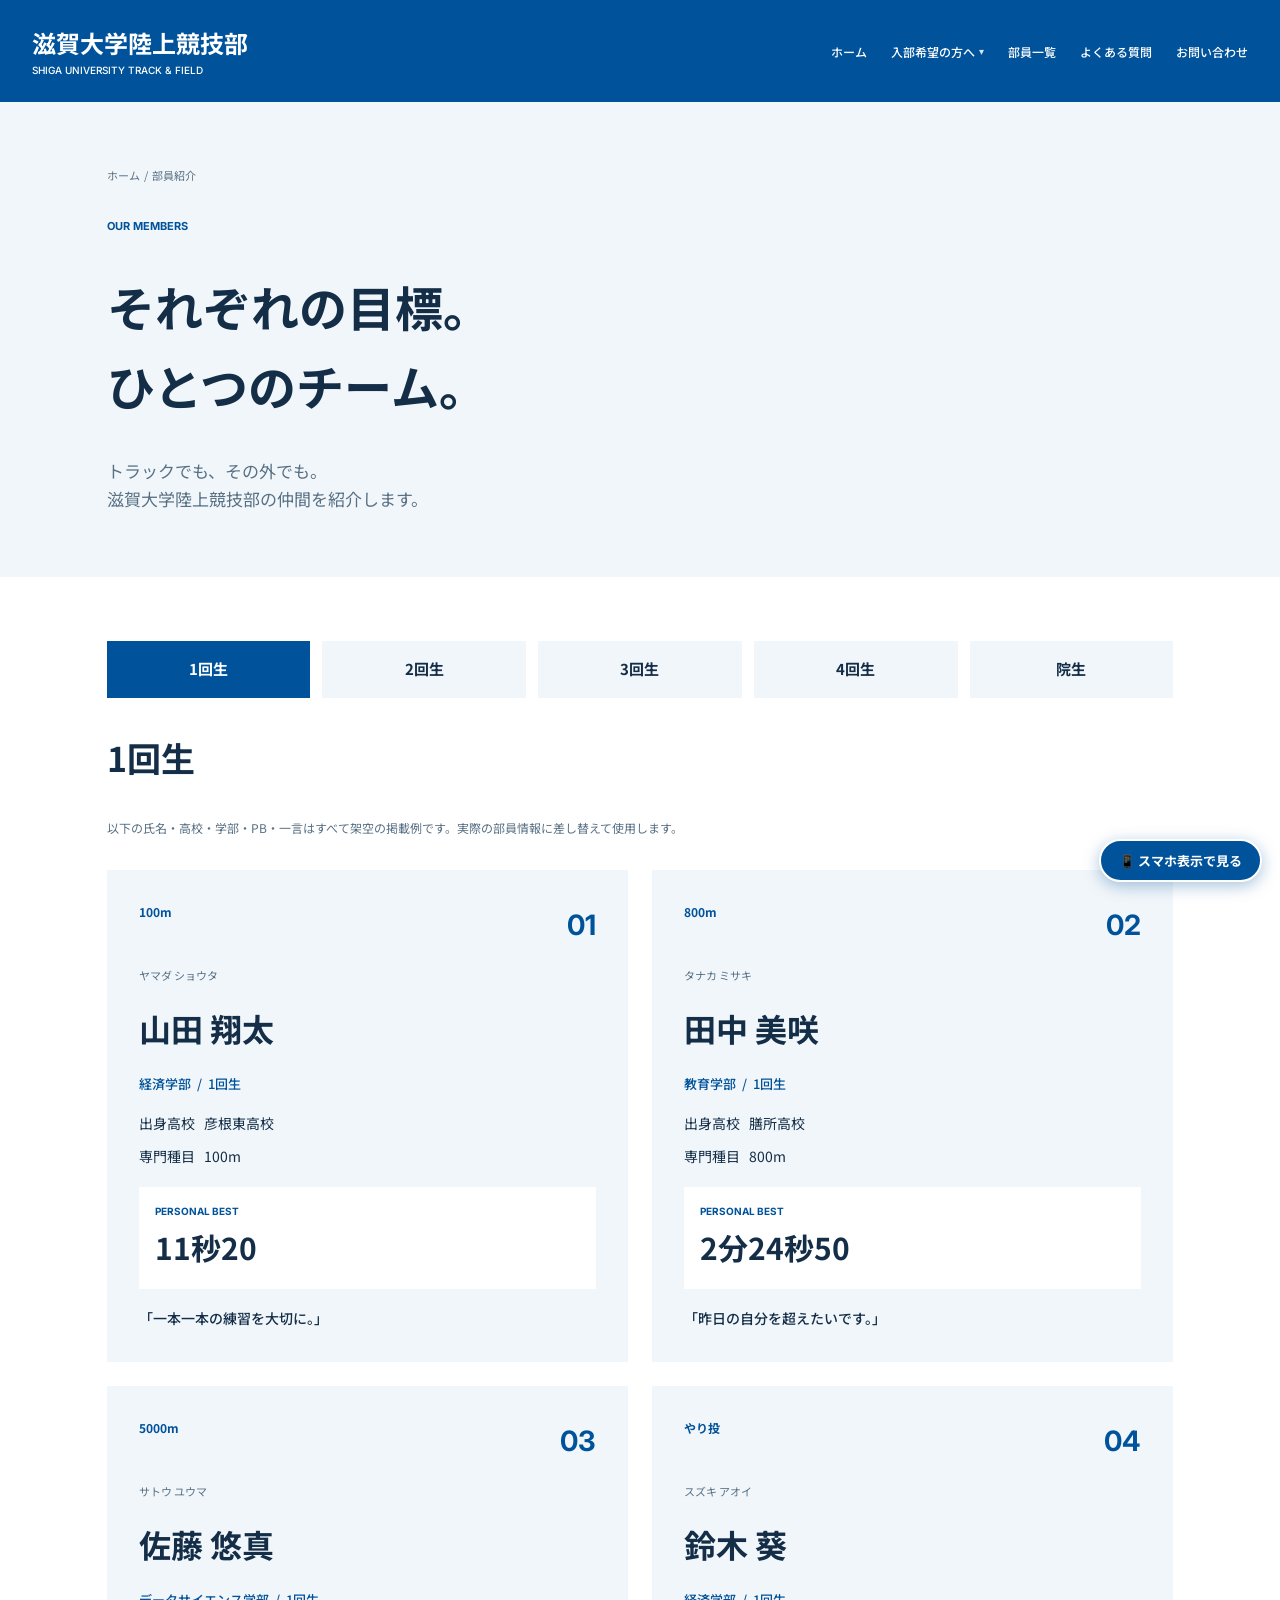
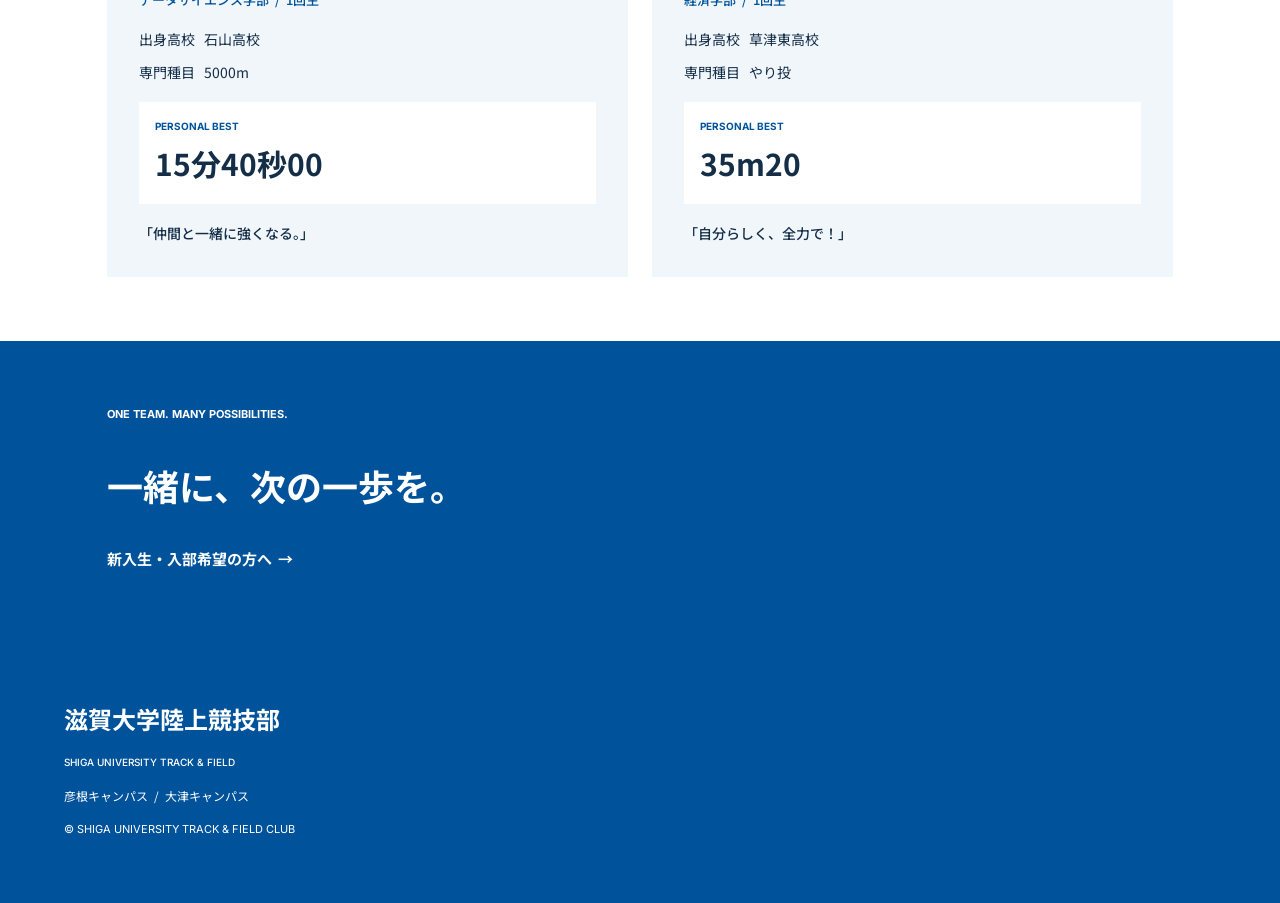
==== commit 76ca617c: "feat: ヘッダーの入部希望ドロップダウンメニュー化とページ内スクロール位置の調整" ====
--- a/members.html
+++ b/members.html
@@ -30,8 +30,13 @@
         <!-- ナビゲーション (19:87) -->
         <nav id="header-nav" class="header-nav" data-node-id="19:87">
           <a href="index.html" data-node-id="19:88">ホーム</a>
-          <a href="recruit.html#practice" data-node-id="19:89">活動時間・場所</a>
-          <a href="recruit.html" data-node-id="19:90">入部希望の方へ</a>
+          <div class="nav-dropdown">
+            <a href="recruit.html" class="nav-dropdown-trigger" data-node-id="19:90">入部希望の方へ</a>
+            <div class="nav-dropdown-menu" aria-label="入部希望の方へ サブメニュー">
+              <a href="recruit.html#practice">活動時間・場所</a>
+              <a href="recruit.html#greetings">主将・監督メッセージ</a>
+            </div>
+          </div>
           <a href="members.html" data-node-id="19:91">部員一覧</a>
           <a href="index.html#faq" data-node-id="19:92">よくある質問</a>
           <a href="index.html#contact" data-node-id="19:93">お問い合わせ</a>
--- a/style.css
+++ b/style.css
@@ -36,8 +36,15 @@
 
 html {
   scroll-behavior: smooth;
+  scroll-padding-top: var(--header-height, 102px);
   font-size: 16px;
   width: 100%;
+}
+
+section[id],
+.top-section,
+.subpage-section {
+  scroll-margin-top: var(--header-height, 102px);
 }
 
 body {
@@ -150,6 +157,82 @@
 
 .header-nav a:hover {
   opacity: 0.8;
+}
+
+/* 「入部希望の方へ」ホバー時ドロップダウンメニュー */
+.nav-dropdown {
+  position: relative;
+  display: flex;
+  align-items: center;
+}
+
+.nav-dropdown-trigger {
+  display: inline-flex;
+  align-items: center;
+  gap: 4px;
+  padding: 6px 0;
+}
+
+.nav-dropdown-trigger::after {
+  content: "▾";
+  font-size: 10px;
+  line-height: 1;
+  opacity: 0.85;
+}
+
+.nav-dropdown-menu {
+  position: absolute;
+  top: 100%;
+  left: 50%;
+  transform: translateX(-50%) translateY(4px);
+  background-color: var(--white);
+  border: 1px solid var(--border-light);
+  border-radius: 2px;
+  box-shadow: 0 8px 24px rgba(20, 46, 72, 0.16);
+  min-width: 184px;
+  padding: 6px 0;
+  display: flex;
+  flex-direction: column;
+  opacity: 0;
+  visibility: hidden;
+  pointer-events: none;
+  transition: opacity 0.18s ease, transform 0.18s ease, visibility 0.18s;
+  z-index: 300;
+}
+
+/* カーソル移動時にホバーが途切れないための透明ブリッジ */
+.nav-dropdown-menu::before {
+  content: "";
+  position: absolute;
+  top: -12px;
+  left: 0;
+  right: 0;
+  height: 12px;
+}
+
+.nav-dropdown:hover .nav-dropdown-menu,
+.nav-dropdown:focus-within .nav-dropdown-menu {
+  opacity: 1;
+  visibility: visible;
+  pointer-events: auto;
+  transform: translateX(-50%) translateY(0);
+}
+
+.nav-dropdown-menu a {
+  color: var(--text-dark);
+  font-family: 'Noto Sans JP', sans-serif;
+  font-weight: 500;
+  font-size: 12px;
+  line-height: 1.6;
+  padding: 10px 16px;
+  white-space: nowrap;
+  transition: background-color 0.15s, color 0.15s;
+}
+
+.nav-dropdown-menu a:hover {
+  background-color: var(--bg-pale);
+  color: var(--brand-blue);
+  opacity: 1;
 }
 
 /* スマホ用メニューボタン (19:29) */
@@ -1877,6 +1960,54 @@
     border-bottom: none;
   }
 
+  .nav-dropdown {
+    flex-direction: column;
+    align-items: stretch;
+  }
+
+  .nav-dropdown-trigger::after {
+    display: none;
+  }
+
+  .nav-dropdown-menu {
+    position: static;
+    transform: none;
+    background-color: rgba(255, 255, 255, 0.08);
+    border: none;
+    box-shadow: none;
+    min-width: 0;
+    padding: 0;
+    opacity: 1;
+    visibility: visible;
+    pointer-events: auto;
+  }
+
+  .nav-dropdown-menu::before {
+    display: none;
+  }
+
+  .nav-dropdown:hover .nav-dropdown-menu,
+  .nav-dropdown:focus-within .nav-dropdown-menu {
+    transform: none;
+  }
+
+  .nav-dropdown-menu a {
+    color: var(--white);
+    font-size: 13px;
+    padding: 10px 4px 10px 20px;
+    border-bottom: 1px solid rgba(255, 255, 255, 0.12);
+  }
+
+  .nav-dropdown-menu a::before {
+    content: "└ ";
+    opacity: 0.75;
+  }
+
+  .nav-dropdown-menu a:hover {
+    background-color: rgba(255, 255, 255, 0.12);
+    color: var(--white);
+  }
+
   /* Hero SP (19:32) */
   .hero-section {
     padding: 110px 24px 36px;
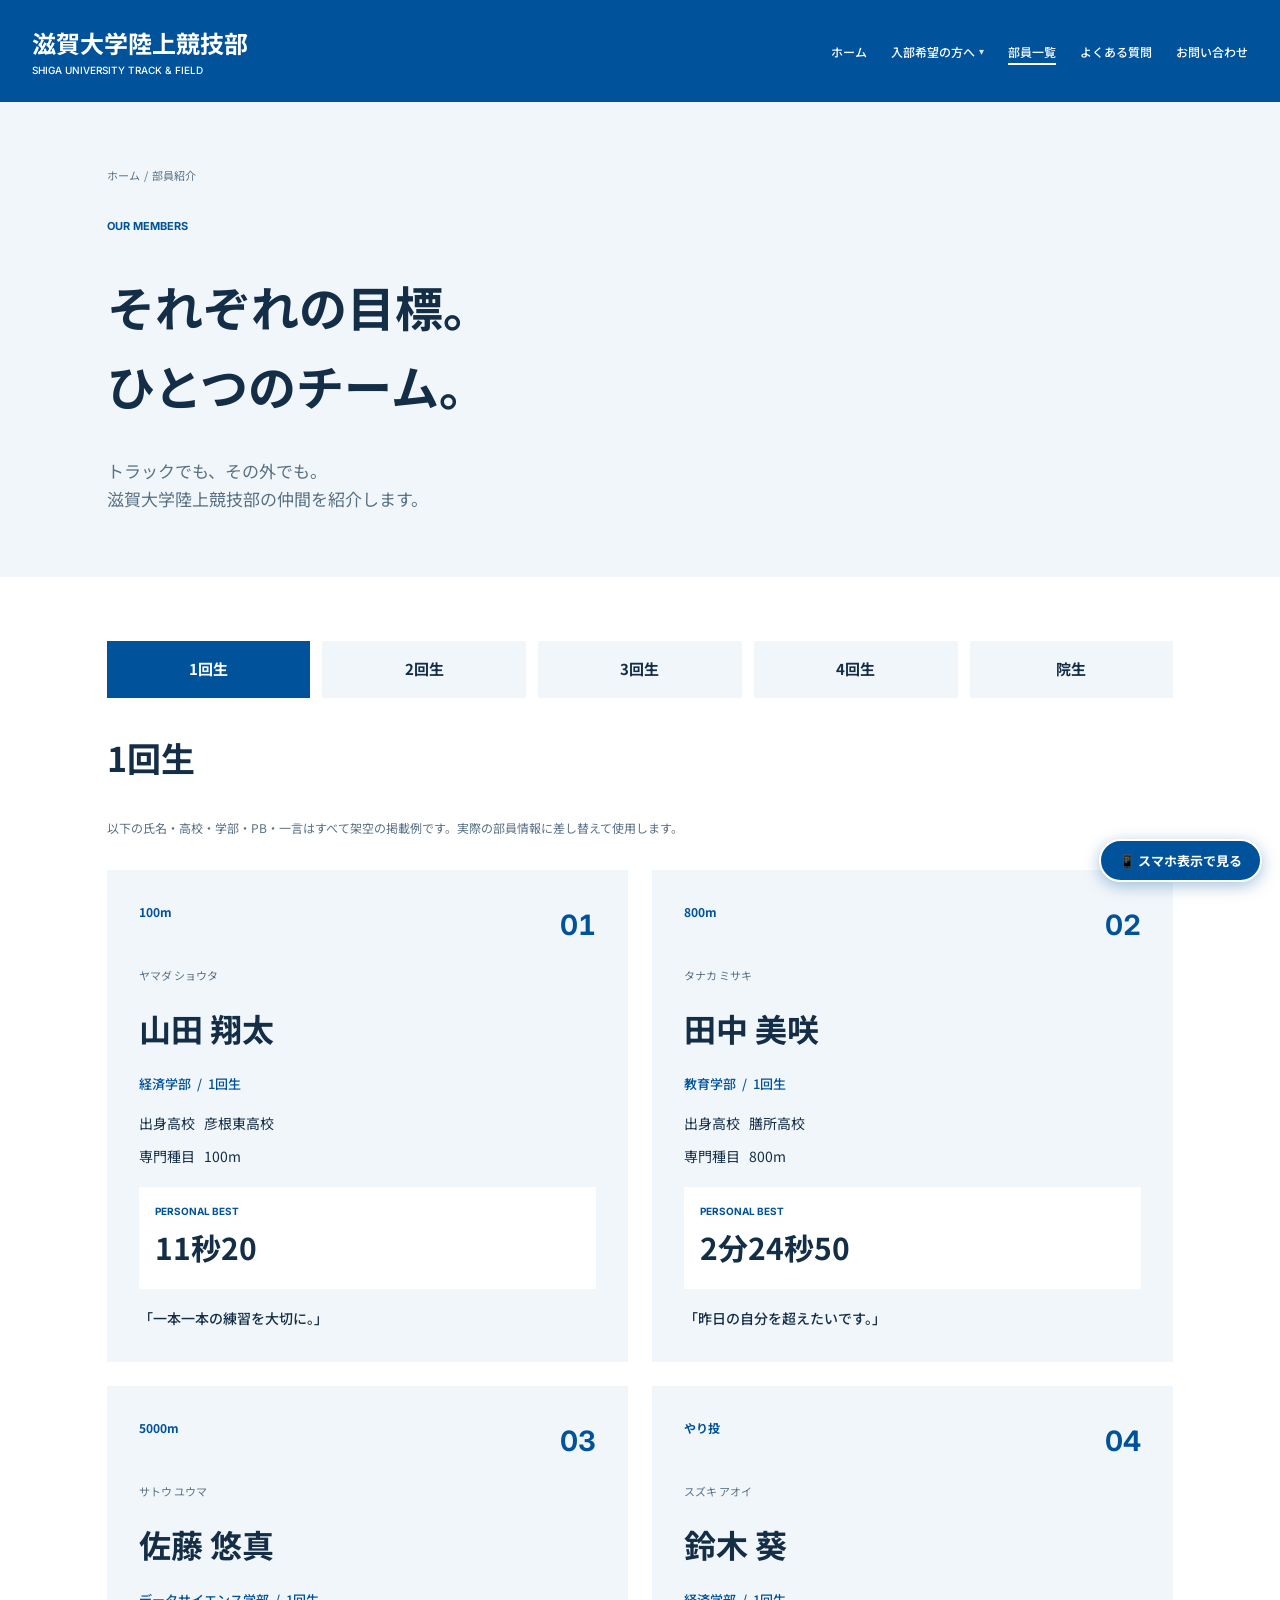
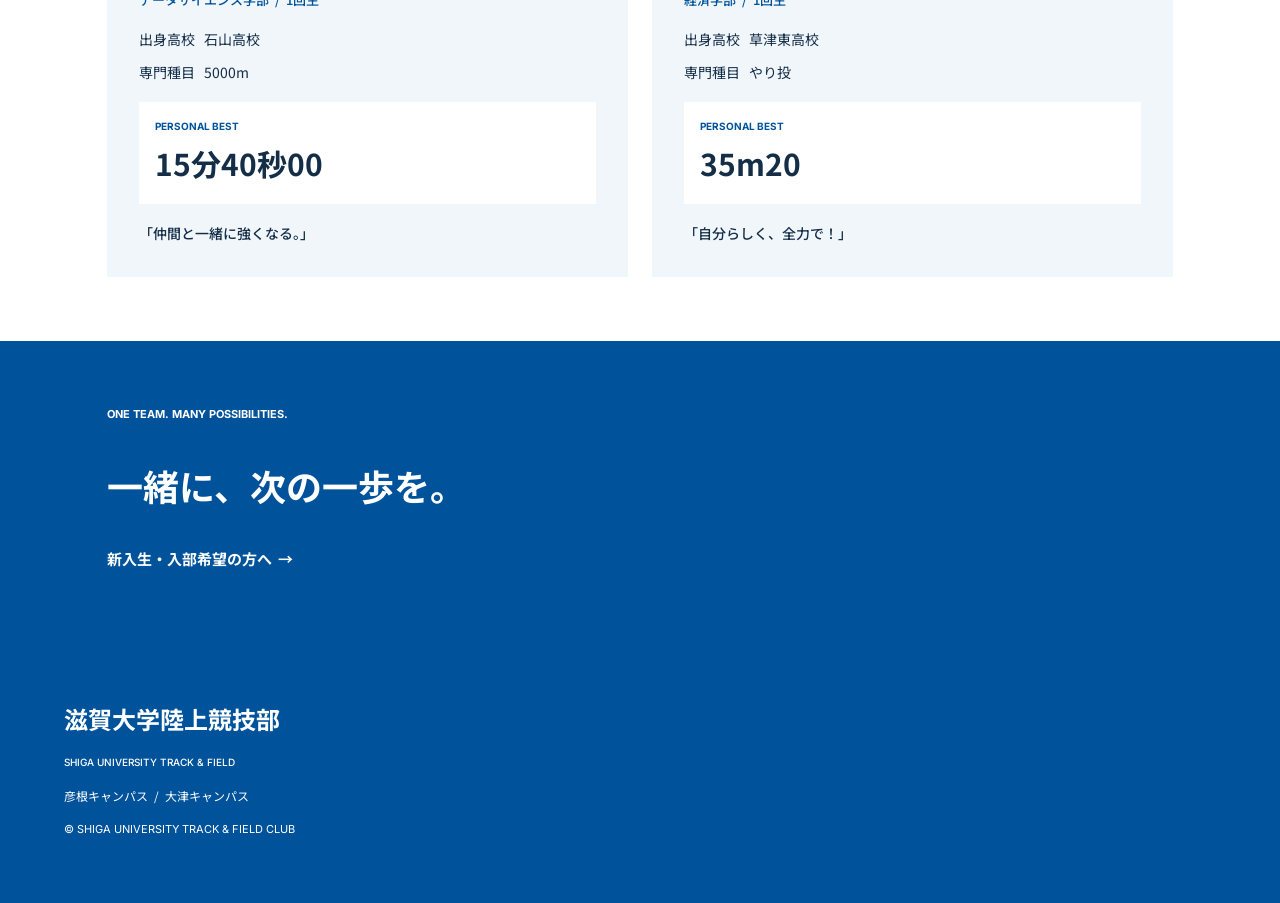
==== commit e0c3f6b8: "refactor: Modern Web Guidanceに沿ったWeb標準・アクセシビリティ・表示性能のブラッシュアップ" ====
--- a/members.html
+++ b/members.html
@@ -3,14 +3,20 @@
 
 <head>
   <meta charset="UTF-8" />
-  <meta name="viewport" content="width=device-width, initial-scale=1.0" />
+  <meta name="viewport" content="width=device-width, initial-scale=1.0, viewport-fit=cover" />
+  <meta name="theme-color" content="#00539b" />
   <title>部員紹介｜滋賀大学陸上競技部</title>
   <meta name="description"
     content="滋賀大学陸上競技部の部員紹介ページです。1〜4回生・大学院生のプロフィール（種目・氏名・学部・出身高校・自己ベスト・一言）を掲載しています。" />
+  <link rel="preconnect" href="https://fonts.googleapis.com" />
+  <link rel="preconnect" href="https://fonts.gstatic.com" crossorigin />
+  <link rel="stylesheet"
+    href="https://fonts.googleapis.com/css2?family=Inter:wght@400;500;700&family=Noto+Sans+JP:wght@400;500;700;900&display=swap" />
   <link rel="stylesheet" href="style.css" />
 </head>
 
 <body>
+  <a href="#main-content" class="skip-link">メインコンテンツへ移動</a>
   <div class="page-wrapper" data-node-id="19:82">
 
     <!-- ==================== Header (19:83 PC / 19:103 SP) ==================== -->
@@ -22,13 +28,13 @@
         </a>
 
         <!-- スマホ用メニューボタン (19:107) -->
-        <button type="button" id="menu-btn" class="menu-btn" aria-expanded="false" aria-label="メニューを開閉">
-          <span class="menu-btn-icon" id="menu-btn-icon">☰</span>
-          <span class="menu-btn-label">MENU</span>
+        <button type="button" id="menu-btn" class="menu-btn" aria-expanded="false" aria-controls="header-nav" aria-label="メニューを開閉">
+          <span class="menu-btn-icon" id="menu-btn-icon" aria-hidden="true">☰</span>
+          <span class="menu-btn-label" aria-hidden="true">MENU</span>
         </button>
 
         <!-- ナビゲーション (19:87) -->
-        <nav id="header-nav" class="header-nav" data-node-id="19:87">
+        <nav id="header-nav" class="header-nav" aria-label="メインナビゲーション" data-node-id="19:87">
           <a href="index.html" data-node-id="19:88">ホーム</a>
           <div class="nav-dropdown">
             <a href="recruit.html" class="nav-dropdown-trigger" data-node-id="19:90">入部希望の方へ</a>
@@ -37,22 +43,22 @@
               <a href="recruit.html#greetings">主将・監督メッセージ</a>
             </div>
           </div>
-          <a href="members.html" data-node-id="19:91">部員一覧</a>
+          <a href="members.html" aria-current="page" data-node-id="19:91">部員一覧</a>
           <a href="index.html#faq" data-node-id="19:92">よくある質問</a>
           <a href="index.html#contact" data-node-id="19:93">お問い合わせ</a>
         </nav>
       </div>
     </header>
 
-    <main>
+    <main id="main-content" tabindex="-1">
       <!-- ==================== Intro (19:94 PC / 19:110 SP) ==================== -->
       <section class="subpage-section subpage-section--pale" data-node-id="19:94">
-        <p class="breadcrumb-line" data-node-id="19:466"><a href="index.html">ホーム</a>  /  部員紹介</p>
+        <nav class="breadcrumb-line" aria-label="パンくずリスト" data-node-id="19:466"><a href="index.html">ホーム</a>  /  部員紹介</nav>
         <p class="section-eyebrow" data-node-id="19:467">OUR MEMBERS</p>
 
         <h1 class="subpage-heading subpage-heading--large" data-node-id="19:468">
-          <p>それぞれの目標。</p>
-          <p>ひとつのチーム。</p>
+          <span class="heading-line">それぞれの目標。</span>
+          <span class="heading-line">ひとつのチーム。</span>
         </h1>
 
         <div class="subpage-lead" data-node-id="19:469">
@@ -65,36 +71,37 @@
       <section class="subpage-section subpage-section--white" data-node-id="19:95">
         <!-- 学年タブ (19:470 PC / 19:548 SP) -->
         <div class="grade-tabs" role="tablist" aria-label="学年切り替え" data-node-id="19:470">
-          <button type="button" class="grade-tab is-active" role="tab" aria-selected="true" data-grade-tab="1回生"
+          <button type="button" id="tab-grade-1" class="grade-tab is-active" role="tab" aria-selected="true" data-grade-tab="1回生"
             data-node-id="19:471">
             <span data-node-id="19:472">1回生</span>
           </button>
-          <button type="button" class="grade-tab" role="tab" aria-selected="false" data-grade-tab="2回生"
+          <button type="button" id="tab-grade-2" class="grade-tab" role="tab" aria-selected="false" tabindex="-1" data-grade-tab="2回生"
             data-node-id="19:473">
             <span data-node-id="19:474">2回生</span>
           </button>
-          <button type="button" class="grade-tab" role="tab" aria-selected="false" data-grade-tab="3回生"
+          <button type="button" id="tab-grade-3" class="grade-tab" role="tab" aria-selected="false" tabindex="-1" data-grade-tab="3回生"
             data-node-id="19:475">
             <span data-node-id="19:476">3回生</span>
           </button>
-          <button type="button" class="grade-tab" role="tab" aria-selected="false" data-grade-tab="4回生"
+          <button type="button" id="tab-grade-4" class="grade-tab" role="tab" aria-selected="false" tabindex="-1" data-grade-tab="4回生"
             data-node-id="19:477">
             <span data-node-id="19:478">4回生</span>
           </button>
-          <button type="button" class="grade-tab" role="tab" aria-selected="false" data-grade-tab="院生"
+          <button type="button" id="tab-grade-grad" class="grade-tab" role="tab" aria-selected="false" tabindex="-1" data-grade-tab="院生"
             data-node-id="19:479">
             <span data-node-id="19:480">院生</span>
           </button>
         </div>
 
-        <h2 id="members-grade-heading" class="subpage-sec-title" data-node-id="19:481">1回生</h2>
-
-        <p class="members-disclaimer" data-node-id="19:482">
-          以下の氏名・高校・学部・PB・一言はすべて架空の掲載例です。実際の部員情報に差し替えて使用します。
-        </p>
-
-        <!-- 部員カード一覧（初期表示：1回生、タブ切り替え時にapp.jsが再描画） -->
-        <div id="members-cards-grid" class="members-cards-grid" data-node-id="19:483">
+        <div id="members-panel" class="tabs-panel-stack" role="tabpanel" aria-labelledby="tab-grade-1">
+          <h2 id="members-grade-heading" class="subpage-sec-title" data-node-id="19:481">1回生</h2>
+
+          <p class="members-disclaimer" data-node-id="19:482">
+            以下の氏名・高校・学部・PB・一言はすべて架空の掲載例です。実際の部員情報に差し替えて使用します。
+          </p>
+
+          <!-- 部員カード一覧（初期表示：1回生、タブ切り替え時にapp.jsが再描画） -->
+          <div id="members-cards-grid" class="members-cards-grid" data-node-id="19:483">
           <!-- 01 山田 翔太 -->
           <article class="member-card" data-node-id="19:484">
             <div class="member-card-top" data-node-id="19:485">
@@ -174,6 +181,7 @@
             </div>
             <p class="member-comment" data-node-id="19:540">「自分らしく、全力で！」</p>
           </article>
+        </div>
         </div>
       </section>
 
@@ -198,18 +206,18 @@
   </div>
 
   <!-- ==================== スマホ表示プレビュー確認ボタン ==================== -->
-  <button id="mobile-preview-btn" class="mobile-preview-fab" title="スマホ版（390px幅）での見え方を確認します">
-    📱 スマホ表示で見る
+  <button type="button" id="mobile-preview-btn" class="mobile-preview-fab" title="スマホ版（iPhone実画面サイズ）での見え方を確認します">
+    <span aria-hidden="true">📱</span> スマホ表示で見る
   </button>
-  <div id="mobile-preview-modal" class="mobile-preview-modal" aria-hidden="true">
+  <dialog id="mobile-preview-modal" class="mobile-preview-modal" aria-label="スマホ表示プレビュー" closedby="any">
     <div class="mobile-preview-toolbar">
       <span>📱 スマホ版プレビュー（390px幅）</span>
-      <button id="mobile-preview-close" class="mobile-preview-close">✕ PC表示に戻る</button>
+      <button type="button" id="mobile-preview-close" class="mobile-preview-close">✕ PC表示に戻る</button>
     </div>
     <div class="mobile-device-frame">
       <iframe id="mobile-preview-iframe" title="スマホ表示プレビュー"></iframe>
     </div>
-  </div>
+  </dialog>
 
   <script src="data.js"></script>
   <script src="app.js"></script>
--- a/style.css
+++ b/style.css
@@ -7,9 +7,8 @@
    - 滋賀大記録: 19:118 (PC) / 19:138 (スマホ)
    ========================================================================== */
 
-@import url('https://fonts.googleapis.com/css2?family=Inter:wght@400;500;700&family=Noto+Sans+JP:wght@400;500;700;900&display=swap');
-
 :root {
+  interpolate-size: allow-keywords;
   --brand-blue: #00539b;
   --brand-blue-hover: #00437f;
   --hero-overlay: rgba(6, 43, 79, 0.58);
@@ -26,6 +25,16 @@
   --section-px: clamp(24px, 8.333vw, 160px);
 }
 
+@media (prefers-reduced-motion: no-preference) {
+  @view-transition {
+    navigation: auto;
+  }
+
+  html {
+    scroll-behavior: smooth;
+  }
+}
+
 *,
 *::before,
 *::after {
@@ -35,7 +44,6 @@
 }
 
 html {
-  scroll-behavior: smooth;
   scroll-padding-top: var(--header-height, 102px);
   font-size: 16px;
   width: 100%;
@@ -54,7 +62,62 @@
   line-height: 1.65;
   -webkit-font-smoothing: antialiased;
   width: 100%;
-  overflow-x: hidden;
+  overflow-x: clip;
+}
+
+/* スキップリンク ＆ スクリーンリーダー専用ユーティリティ */
+.skip-link {
+  position: fixed;
+  top: -100%;
+  left: 16px;
+  z-index: 1200;
+  background-color: var(--brand-blue);
+  color: var(--white);
+  padding: 10px 18px;
+  font-size: 13px;
+  font-weight: 700;
+  border: 2px solid var(--white);
+  border-radius: 4px;
+  box-shadow: 0 4px 16px rgba(0, 0, 0, 0.25);
+}
+
+.skip-link:focus {
+  top: 12px;
+}
+
+.visually-hidden:where(:not(:focus-within, :active)) {
+  position: absolute !important;
+  clip-path: inset(50%) !important;
+  overflow: hidden !important;
+  width: 1px !important;
+  height: 1px !important;
+  margin: -1px !important;
+  padding: 0 !important;
+  border: 0 !important;
+  white-space: nowrap !important;
+}
+
+:focus-visible {
+  outline: 2px solid var(--brand-blue);
+  outline-offset: 2px;
+}
+
+.site-header :focus-visible,
+.subpage-section--blue :focus-visible,
+.mobile-preview-toolbar :focus-visible {
+  outline-color: var(--white);
+}
+
+.heading-line {
+  display: block;
+}
+
+.tabs-panel-stack {
+  width: 100%;
+  display: flex;
+  flex-direction: column;
+  align-items: flex-start;
+  gap: inherit;
 }
 
 a {
@@ -157,6 +220,13 @@
 
 .header-nav a:hover {
   opacity: 0.8;
+}
+
+.header-nav > a[aria-current="page"],
+.nav-dropdown-trigger[aria-current="page"] {
+  text-decoration: underline;
+  text-decoration-thickness: 2px;
+  text-underline-offset: 6px;
 }
 
 /* 「入部希望の方へ」ホバー時ドロップダウンメニュー */
@@ -324,8 +394,10 @@
   font-weight: 900;
   font-size: 64px;
   line-height: 1.35;
-}
-
+  text-wrap: balance;
+}
+
+.hero-heading .heading-line,
 .hero-heading p {
   line-height: 1.35;
 }
@@ -462,6 +534,7 @@
   line-height: 1.65;
   color: var(--text-dark);
   width: 100%;
+  text-wrap: balance;
 }
 
 .section-sublead {
@@ -471,6 +544,7 @@
   line-height: 1.65;
   color: var(--text-muted);
   width: 100%;
+  text-wrap: pretty;
 }
 
 .subpage-heading {
@@ -478,6 +552,7 @@
   font-weight: 700;
   color: var(--text-dark);
   width: 100%;
+  text-wrap: balance;
 }
 
 .subpage-heading--recruit {
@@ -485,6 +560,7 @@
   line-height: 1.7;
 }
 
+.subpage-heading--recruit .heading-line,
 .subpage-heading--recruit p {
   line-height: 1.7;
 }
@@ -494,6 +570,7 @@
   line-height: 1.65;
 }
 
+.subpage-heading--large .heading-line,
 .subpage-heading--large p {
   line-height: 1.65;
 }
@@ -505,6 +582,7 @@
   line-height: 1.65;
   color: var(--text-muted);
   width: 100%;
+  text-wrap: pretty;
 }
 
 .subpage-lead p {
@@ -518,6 +596,7 @@
   line-height: 1.65;
   color: var(--text-dark);
   width: 100%;
+  text-wrap: balance;
 }
 
 .subpage-footnote {
@@ -817,12 +896,13 @@
   display: flex;
   flex-direction: column;
   align-items: flex-start;
-  gap: 12px;
+  gap: 0;
   transition: background-color 0.2s;
 }
 
 .faq-box.is-open {
   background-color: var(--bg-pale);
+  gap: 12px;
 }
 
 .faq-trigger {
@@ -841,17 +921,19 @@
 }
 
 .faq-answer {
-  display: none;
   font-family: 'Noto Sans JP', sans-serif;
   font-weight: 400;
   font-size: 14px;
   line-height: 1.65;
   color: var(--text-muted);
   width: 100%;
-}
-
-.faq-box.is-open .faq-answer {
-  display: block;
+  text-wrap: pretty;
+}
+
+.faq-answer[hidden="until-found"] {
+  content-visibility: hidden;
+  block-size: 0;
+  overflow: hidden;
 }
 
 /* ==========================================================================
@@ -986,14 +1068,24 @@
 
 .form-input:focus,
 .form-textarea:focus {
-  outline: none;
   border-color: var(--brand-blue);
 }
 
-.form-input.has-error,
-.form-textarea.has-error {
+.form-input:focus-visible,
+.form-textarea:focus-visible {
+  outline: 2px solid var(--brand-blue);
+  outline-offset: 1px;
+}
+
+.form-input:is(:user-invalid, .has-error),
+.form-textarea:is(:user-invalid, .has-error) {
   border-color: var(--danger);
   background-color: var(--danger-bg);
+}
+
+.form-field:has(:is(:user-invalid, .has-error)) .field-error,
+.field-error.visible {
+  display: block;
 }
 
 .form-textarea {
@@ -1404,6 +1496,7 @@
   font-weight: 700;
   font-size: 28px;
   white-space: nowrap;
+  font-variant-numeric: tabular-nums;
 }
 
 .member-kana {
@@ -1468,6 +1561,7 @@
   font-size: 30px;
   color: var(--text-dark);
   width: 100%;
+  font-variant-numeric: tabular-nums;
 }
 
 .member-comment {
@@ -1654,6 +1748,7 @@
   font-size: 17px;
   line-height: 1.65;
   color: var(--brand-blue);
+  font-variant-numeric: tabular-nums;
 }
 
 .record-row-plus {
@@ -1728,6 +1823,7 @@
   color: var(--brand-blue);
   width: 100%;
   line-height: 1.3;
+  font-variant-numeric: tabular-nums;
 }
 
 .record-detail-row {
@@ -1817,7 +1913,32 @@
 }
 
 /* ==========================================================================
-   スマホ表示プレビュー機能（ワンクリック確認用）
+   iPhone実機・Safe Area（Dynamic Island / ノッチ / ホームバー）対応
+   ========================================================================== */
+@supports (padding-top: env(safe-area-inset-top)) {
+  .site-header {
+    padding-top: env(safe-area-inset-top);
+  }
+  .site-footer {
+    padding-bottom: env(safe-area-inset-bottom);
+  }
+}
+
+html.in-mobile-preview,
+html.in-mobile-preview body {
+  scrollbar-width: none;
+  -ms-overflow-style: none;
+}
+
+html.in-mobile-preview::-webkit-scrollbar,
+html.in-mobile-preview body::-webkit-scrollbar {
+  display: none;
+  width: 0;
+  height: 0;
+}
+
+/* ==========================================================================
+   スマホ表示プレビュー機能（iPhone Dynamic Island / ノッチ / Safari実画面再現）
    ========================================================================== */
 .mobile-preview-fab {
   position: fixed;
@@ -1833,60 +1954,380 @@
   font-weight: 700;
   cursor: pointer;
   box-shadow: 0 4px 16px rgba(0, 83, 155, 0.35);
-}
-
-.mobile-preview-modal {
-  display: none;
+  transition: transform 0.15s, background-color 0.15s;
+}
+
+.mobile-preview-fab:hover {
+  background: var(--brand-blue-hover);
+  transform: translateY(-2px);
+}
+
+dialog.mobile-preview-modal {
   position: fixed;
   inset: 0;
+  width: 100vw;
+  height: 100dvh;
+  max-width: none;
+  max-height: none;
+  margin: 0;
+  border: none;
   z-index: 1000;
-  background: rgba(20, 46, 72, 0.82);
-  flex-direction: column;
+  background: transparent;
+  padding: 12px 16px;
+  overflow: hidden;
+  overscroll-behavior: contain;
+}
+
+dialog.mobile-preview-modal[open] {
+  display: flex;
+  flex-direction: column;
+  align-items: center;
+  justify-content: flex-start;
+}
+
+dialog.mobile-preview-modal::backdrop {
+  background: rgba(12, 26, 42, 0.88);
+  backdrop-filter: blur(6px);
+  overflow: hidden;
+  overscroll-behavior: contain;
+}
+
+.mobile-preview-toolbar {
+  display: flex;
+  flex-wrap: wrap;
+  align-items: center;
+  justify-content: space-between;
+  gap: 10px;
+  width: 100%;
+  max-width: 780px;
+  background: rgba(255, 255, 255, 0.1);
+  border: 1px solid rgba(255, 255, 255, 0.18);
+  border-radius: 10px;
+  padding: 8px 14px;
+  color: var(--white);
+  margin-bottom: 10px;
+  font-size: 12px;
+  font-weight: 700;
+  flex-shrink: 0;
+  z-index: 2;
+}
+
+.preview-toolbar-group {
+  display: flex;
+  align-items: center;
+  gap: 6px;
+  flex-wrap: wrap;
+}
+
+.preview-device-btn,
+.preview-safari-toggle {
+  background: rgba(255, 255, 255, 0.14);
+  color: var(--white);
+  border: 1px solid rgba(255, 255, 255, 0.24);
+  border-radius: 6px;
+  padding: 5px 10px;
+  font-size: 11px;
+  font-weight: 700;
+  cursor: pointer;
+  transition: background-color 0.15s, color 0.15s;
+}
+
+.preview-device-btn:hover,
+.preview-safari-toggle:hover {
+  background: rgba(255, 255, 255, 0.25);
+}
+
+.preview-device-btn.is-active,
+.preview-safari-toggle.is-active {
+  background: var(--white);
+  color: var(--brand-blue);
+  border-color: var(--white);
+}
+
+.mobile-preview-close {
+  background: #e53e3e;
+  color: var(--white);
+  border: none;
+  border-radius: 6px;
+  padding: 6px 12px;
+  font-size: 12px;
+  font-weight: 700;
+  cursor: pointer;
+}
+
+.mobile-preview-close:hover {
+  background: #c53030;
+}
+
+/* スケール調整ラッパー */
+.iphone-stage {
+  flex: 1;
+  width: 100%;
+  display: flex;
   align-items: center;
   justify-content: center;
-  padding: 16px;
-}
-
-.mobile-preview-modal.open {
-  display: flex;
-}
-
-.mobile-preview-toolbar {
+  overflow: hidden;
+  position: relative;
+}
+
+/* iPhone筐体フレーム */
+.mobile-device-frame {
+  position: relative;
+  width: 393px;
+  height: 852px;
+  background: #000000;
+  border-radius: 54px;
+  padding: 12px;
+  box-shadow:
+    0 0 0 2px #3a3f47,
+    0 0 0 4px #1b1e23,
+    0 24px 60px rgba(0, 0, 0, 0.65);
+  display: flex;
+  flex-direction: column;
+  transform: scale(var(--device-scale, 1));
+  transform-origin: center center;
+  transition: width 0.25s ease, height 0.25s ease, border-radius 0.25s ease;
+  flex-shrink: 0;
+}
+
+/* サイドボタン（音量・電源ボタンのシルエット） */
+.mobile-device-frame::before {
+  content: "";
+  position: absolute;
+  left: -6px;
+  top: 160px;
+  width: 3px;
+  height: 110px;
+  background: #2d3239;
+  border-radius: 2px 0 0 2px;
+}
+
+.mobile-device-frame::after {
+  content: "";
+  position: absolute;
+  right: -6px;
+  top: 200px;
+  width: 3px;
+  height: 76px;
+  background: #2d3239;
+  border-radius: 0 2px 2px 0;
+}
+
+/* 機種ごとの筐体サイズ */
+.mobile-device-frame[data-model="iphone15"] {
+  width: 417px; /* 393 + 24px bezel */
+  height: 876px; /* 852 + 24px bezel */
+  border-radius: 56px;
+}
+
+.mobile-device-frame[data-model="iphone14"] {
+  width: 414px; /* 390 + 24px bezel */
+  height: 868px; /* 844 + 24px bezel */
+  border-radius: 52px;
+}
+
+.mobile-device-frame[data-model="iphonese"] {
+  width: 399px; /* 375 + 24px bezel */
+  height: 767px; /* 上下ベゼル含む */
+  border-radius: 44px;
+  padding: 50px 12px;
+}
+
+/* iPhoneディスプレイ内枠 */
+.iphone-screen {
+  position: relative;
+  width: 100%;
+  height: 100%;
+  background: var(--white);
+  border-radius: 44px;
+  overflow: hidden;
+  display: flex;
+  flex-direction: column;
+}
+
+.mobile-device-frame[data-model="iphonese"] .iphone-screen {
+  border-radius: 4px;
+}
+
+/* 上部 iOS ステータスバー ＋ Dynamic Island / ノッチ領域 */
+.ios-status-bar {
+  position: relative;
+  width: 100%;
+  height: 54px;
+  background-color: var(--brand-blue);
+  color: var(--white);
   display: flex;
   align-items: center;
   justify-content: space-between;
-  width: 100%;
-  max-width: 410px;
-  color: var(--white);
-  margin-bottom: 10px;
-  font-size: 13px;
-  font-weight: 700;
-}
-
-.mobile-preview-close {
+  padding: 14px 26px 8px;
+  font-family: 'Inter', -apple-system, BlinkMacSystemFont, sans-serif;
+  font-size: 14px;
+  font-weight: 700;
+  flex-shrink: 0;
+  z-index: 10;
+  user-select: none;
+}
+
+.mobile-device-frame[data-model="iphone14"] .ios-status-bar {
+  height: 48px;
+  padding: 12px 24px 6px;
+}
+
+.mobile-device-frame[data-model="iphonese"] .ios-status-bar {
+  height: 24px;
+  padding: 0 14px;
+  font-size: 12px;
+}
+
+.ios-time {
+  letter-spacing: -0.3px;
+  z-index: 2;
+}
+
+.ios-status-icons {
+  display: flex;
+  align-items: center;
+  gap: 6px;
+  z-index: 2;
+}
+
+/* Dynamic Island（ダイナミックアイランド + 内カメレンズ） */
+.ios-cutout {
+  position: absolute;
+  left: 50%;
+  transform: translateX(-50%);
+  background: #000000;
+  z-index: 5;
+  display: flex;
+  align-items: center;
+  justify-content: flex-end;
+  padding-right: 11px;
+}
+
+/* iPhone 15 / 16: カプセル型 Dynamic Island */
+.mobile-device-frame[data-model="iphone15"] .ios-cutout {
+  top: 11px;
+  width: 126px;
+  height: 36px;
+  border-radius: 999px;
+  box-shadow: inset 0 0 2px rgba(255, 255, 255, 0.12);
+}
+
+/* iPhone 13 / 14: 上部ノッチ */
+.mobile-device-frame[data-model="iphone14"] .ios-cutout {
+  top: 0;
+  width: 162px;
+  height: 31px;
+  border-radius: 0 0 20px 20px;
+  padding-right: 22px;
+}
+
+/* iPhone SE: 画面内カットアウトなし */
+.mobile-device-frame[data-model="iphonese"] .ios-cutout {
+  display: none;
+}
+
+/* 内カメラ（フロントカメラ）レンズ表現 */
+.ios-camera-lens {
+  width: 12px;
+  height: 12px;
+  border-radius: 50%;
+  background: radial-gradient(circle at 35% 35%, #2b4c7e 0%, #0d1b2a 55%, #05080d 100%);
+  border: 1.5px solid #1a222d;
+  box-shadow: inset 0 1px 2px rgba(255, 255, 255, 0.25);
+}
+
+/* Webサイト表示領域（iframe） */
+.iphone-webview-wrap {
+  flex: 1;
+  width: 100%;
+  min-height: 0;
+  position: relative;
   background: var(--white);
-  color: var(--brand-blue);
-  border: none;
-  border-radius: 4px;
-  padding: 6px 12px;
-  font-weight: 700;
-  cursor: pointer;
-}
-
-.mobile-device-frame {
-  width: 390px;
-  height: 84vh;
-  max-height: 844px;
-  background: var(--white);
-  border: 10px solid #142e48;
-  border-radius: 32px;
-  overflow: hidden;
 }
 
 .mobile-device-frame iframe {
   width: 100%;
   height: 100%;
   border: none;
+  display: block;
+}
+
+/* 下部 iOS Safari ツールバー ＋ ホームインジケーター */
+.ios-safari-bottom {
+  width: 100%;
+  background: rgba(246, 248, 250, 0.96);
+  border-top: 1px solid #d5dde5;
+  padding: 8px 14px 8px;
+  display: flex;
+  flex-direction: column;
+  gap: 8px;
+  flex-shrink: 0;
+  user-select: none;
+  z-index: 10;
+}
+
+.mobile-device-frame.hide-safari-bar .ios-safari-bottom {
+  padding-top: 4px;
+  background: var(--brand-blue);
+  border-top: none;
+}
+
+.mobile-device-frame.hide-safari-bar .ios-address-pill,
+.mobile-device-frame.hide-safari-bar .ios-nav-icons {
+  display: none;
+}
+
+.ios-address-pill {
+  width: 100%;
+  height: 36px;
+  background: #ffffff;
+  border-radius: 10px;
+  box-shadow: 0 1px 4px rgba(0, 0, 0, 0.08);
+  border: 1px solid #e2e8f0;
+  display: flex;
+  align-items: center;
+  justify-content: space-between;
+  padding: 0 12px;
+  font-family: 'Inter', -apple-system, sans-serif;
+  font-size: 12px;
+  color: #142e48;
+}
+
+.ios-address-domain {
+  font-weight: 500;
+  display: flex;
+  align-items: center;
+  gap: 5px;
+  overflow: hidden;
+  text-overflow: ellipsis;
+  white-space: nowrap;
+}
+
+.ios-nav-icons {
+  display: flex;
+  align-items: center;
+  justify-content: space-around;
+  color: #00539b;
+  font-size: 16px;
+  padding: 2px 0;
+}
+
+.ios-home-indicator {
+  width: 134px;
+  height: 5px;
+  background: #142e48;
+  opacity: 0.85;
+  border-radius: 999px;
+  margin: 2px auto 0;
+}
+
+.mobile-device-frame.hide-safari-bar .ios-home-indicator {
+  background: rgba(255, 255, 255, 0.85);
+}
+
+.mobile-device-frame[data-model="iphonese"] .ios-home-indicator {
+  display: none;
 }
 
 /* ==========================================================================
@@ -1914,21 +2355,44 @@
    スマホ版（Figma 19:24 / 19:64 / 19:102 / 19:138 準拠：〜768px）
    ========================================================================== */
 @media (max-width: 768px) {
+  html,
+  body {
+    scrollbar-width: none;
+    -ms-overflow-style: none;
+  }
+
+  html::-webkit-scrollbar,
+  body::-webkit-scrollbar {
+    display: none;
+    width: 0;
+    height: 0;
+  }
+
   .header-inner {
-    padding: 17px 20px;
+    min-height: 60px;
+    padding: 8px 18px;
     gap: 12px;
   }
 
   .home-link-jp {
-    font-size: 19px;
+    font-size: 17px;
+    line-height: 1.35;
   }
 
   .home-link-en {
     font-size: 8px;
+    line-height: 1.3;
   }
 
   .menu-btn {
     display: flex;
+    width: 38px;
+    height: 38px;
+    gap: 2px;
+  }
+
+  .menu-btn-icon {
+    font-size: 20px;
   }
 
   .header-nav {
@@ -2152,6 +2616,12 @@
     padding: 20px;
   }
 
+  .form-input,
+  .form-textarea {
+    font-size: max(1rem, 1em);
+    min-height: 48px;
+  }
+
   .form-submit-label {
     font-size: 14px;
   }
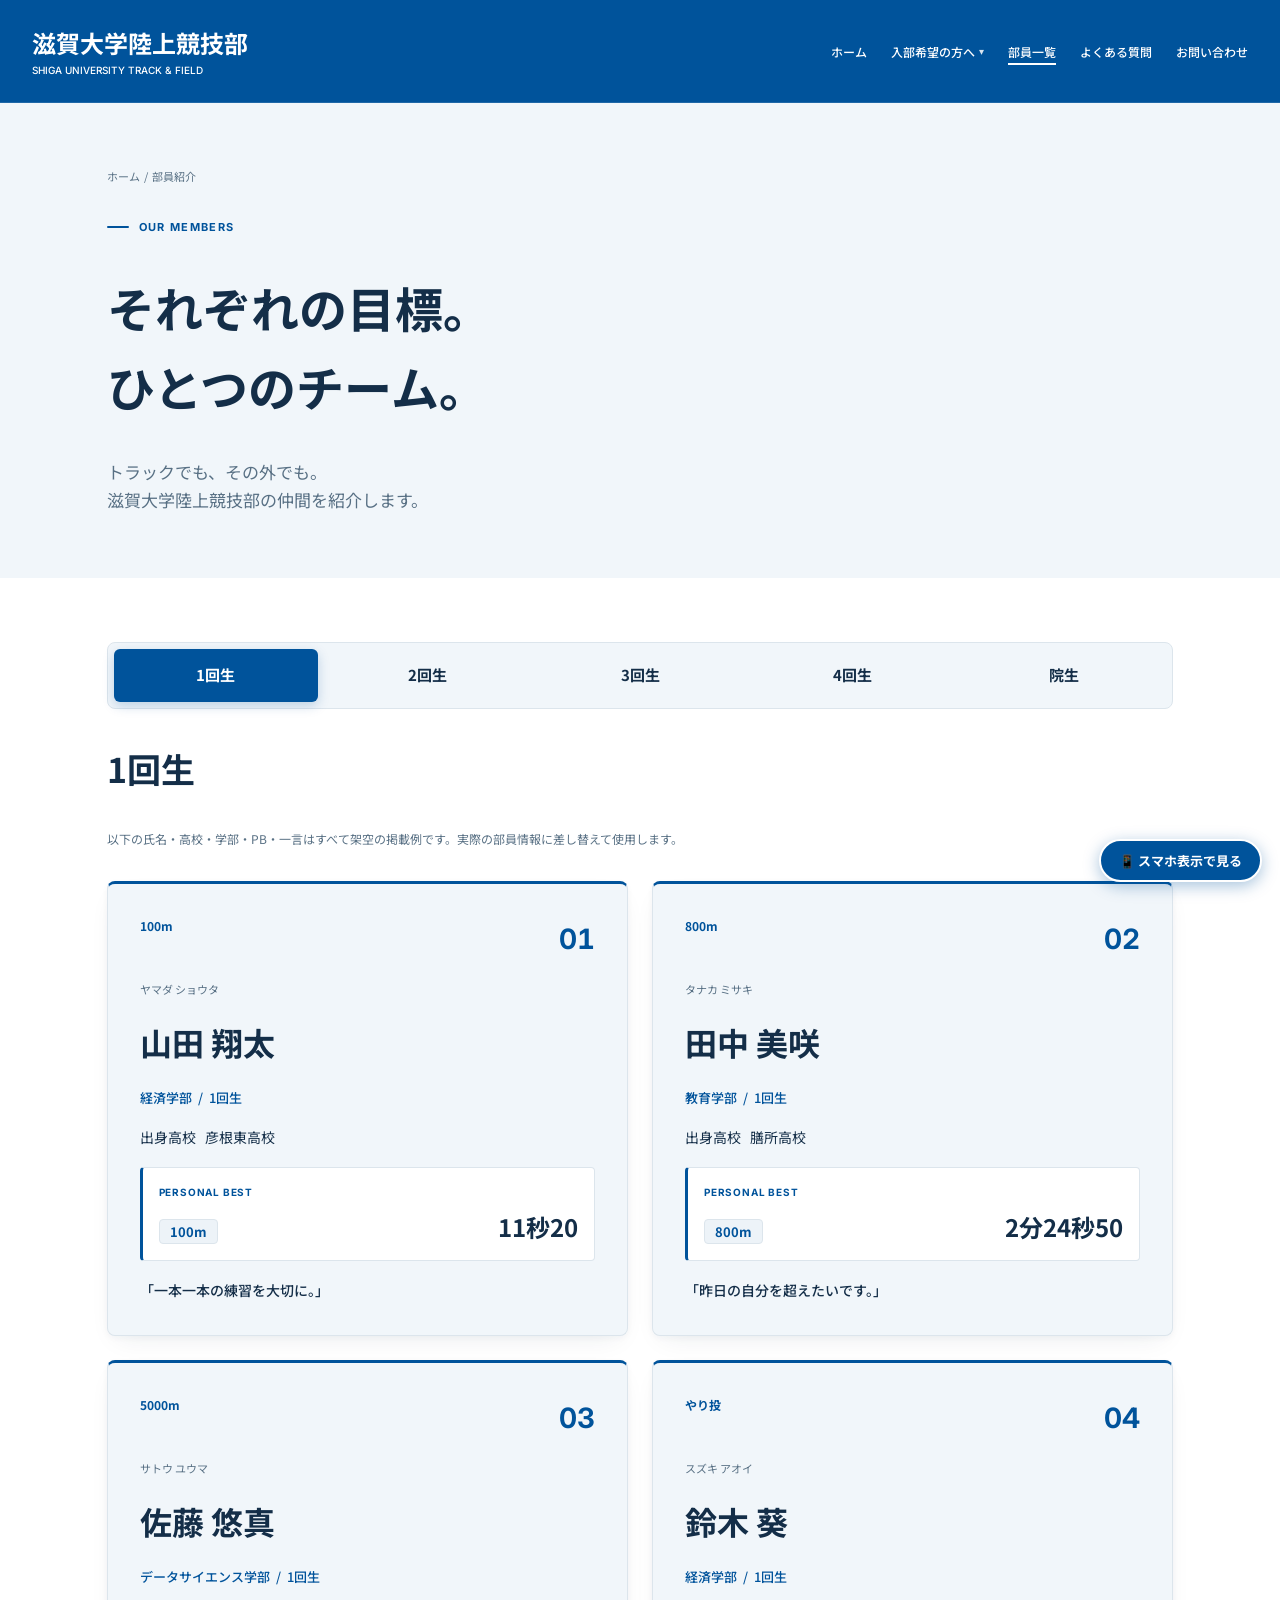
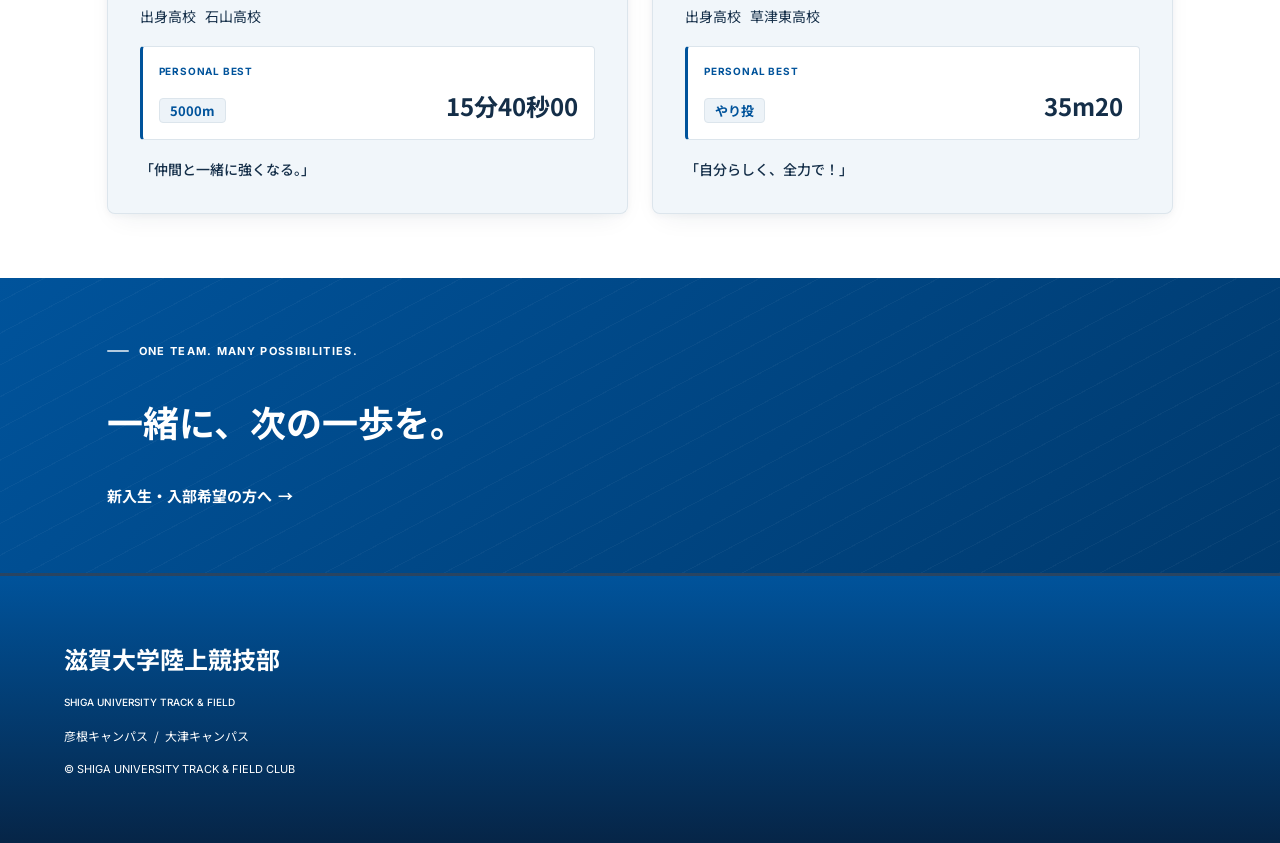
==== commit a7865a3d: "feat: 部員紹介の専門種目欄を削除しPERSONAL BESTで種目と記録を複数表示できるよう改善" ====
--- a/members.html
+++ b/members.html
@@ -113,11 +113,15 @@
             <p class="member-faculty" data-node-id="19:490">経済学部  /  1回生</p>
             <div class="member-details" data-node-id="19:491">
               <p data-node-id="19:492">出身高校   彦根東高校</p>
-              <p data-node-id="19:493">専門種目   100m</p>
             </div>
             <div class="member-pb-box" data-node-id="19:494">
               <p class="member-pb-label" data-node-id="19:495">PERSONAL BEST</p>
-              <p class="member-pb-value" data-node-id="19:496">11秒20</p>
+              <dl class="member-pb-list">
+                <div class="member-pb-item">
+                  <dt class="member-pb-event">100m</dt>
+                  <dd class="member-pb-value" data-node-id="19:496">11秒20</dd>
+                </div>
+              </dl>
             </div>
             <p class="member-comment" data-node-id="19:497">「一本一本の練習を大切に。」</p>
           </article>
@@ -133,11 +137,15 @@
             <p class="member-faculty" data-node-id="19:504">教育学部  /  1回生</p>
             <div class="member-details" data-node-id="19:505">
               <p data-node-id="19:506">出身高校   膳所高校</p>
-              <p data-node-id="19:507">専門種目   800m</p>
             </div>
             <div class="member-pb-box" data-node-id="19:508">
               <p class="member-pb-label" data-node-id="19:509">PERSONAL BEST</p>
-              <p class="member-pb-value" data-node-id="19:510">2分24秒50</p>
+              <dl class="member-pb-list">
+                <div class="member-pb-item">
+                  <dt class="member-pb-event">800m</dt>
+                  <dd class="member-pb-value" data-node-id="19:510">2分24秒50</dd>
+                </div>
+              </dl>
             </div>
             <p class="member-comment" data-node-id="19:511">「昨日の自分を超えたいです。」</p>
           </article>
@@ -153,11 +161,15 @@
             <p class="member-faculty" data-node-id="19:519">データサイエンス学部  /  1回生</p>
             <div class="member-details" data-node-id="19:520">
               <p data-node-id="19:521">出身高校   石山高校</p>
-              <p data-node-id="19:522">専門種目   5000m</p>
             </div>
             <div class="member-pb-box" data-node-id="19:523">
               <p class="member-pb-label" data-node-id="19:524">PERSONAL BEST</p>
-              <p class="member-pb-value" data-node-id="19:525">15分40秒00</p>
+              <dl class="member-pb-list">
+                <div class="member-pb-item">
+                  <dt class="member-pb-event">5000m</dt>
+                  <dd class="member-pb-value" data-node-id="19:525">15分40秒00</dd>
+                </div>
+              </dl>
             </div>
             <p class="member-comment" data-node-id="19:526">「仲間と一緒に強くなる。」</p>
           </article>
@@ -173,11 +185,15 @@
             <p class="member-faculty" data-node-id="19:533">経済学部  /  1回生</p>
             <div class="member-details" data-node-id="19:534">
               <p data-node-id="19:535">出身高校   草津東高校</p>
-              <p data-node-id="19:536">専門種目   やり投</p>
             </div>
             <div class="member-pb-box" data-node-id="19:537">
               <p class="member-pb-label" data-node-id="19:538">PERSONAL BEST</p>
-              <p class="member-pb-value" data-node-id="19:539">35m20</p>
+              <dl class="member-pb-list">
+                <div class="member-pb-item">
+                  <dt class="member-pb-event">やり投</dt>
+                  <dd class="member-pb-value" data-node-id="19:539">35m20</dd>
+                </div>
+              </dl>
             </div>
             <p class="member-comment" data-node-id="19:540">「自分らしく、全力で！」</p>
           </article>
--- a/style.css
+++ b/style.css
@@ -9,8 +9,13 @@
 
 :root {
   interpolate-size: allow-keywords;
+  --in-oklab: ;
+  --in-oklch: ;
   --brand-blue: #00539b;
   --brand-blue-hover: #00437f;
+  --brand-blue-deep: #003a6e;
+  --brand-navy: #062547;
+  --brand-blue-tint: color-mix(in srgb, var(--brand-blue) 7%, var(--white));
   --hero-overlay: rgba(6, 43, 79, 0.58);
   --text-dark: #142e48;
   --text-muted: #587084;
@@ -21,8 +26,19 @@
   --danger-bg: #fff5f5;
   --success: #0f6b3d;
   --success-bg: #edfcf4;
+  --radius-sm: 4px;
+  --radius-md: 8px;
+  --shadow-card: 0 2px 6px rgba(12, 39, 68, 0.04), 0 10px 26px -10px rgba(12, 39, 68, 0.09);
+  --shadow-card-hover: 0 6px 16px rgba(0, 83, 155, 0.10), 0 18px 36px -12px rgba(12, 39, 68, 0.14);
   /* PC画面幅に応じてスムーズに伸縮する左右余白（1440px時に120px） */
   --section-px: clamp(24px, 8.333vw, 160px);
+}
+
+@supports (linear-gradient(in oklab, white, black)) {
+  :root {
+    --in-oklab: in oklab;
+    --in-oklch: in oklch;
+  }
 }
 
 @media (prefers-reduced-motion: no-preference) {
@@ -160,6 +176,9 @@
   position: sticky;
   top: 0;
   z-index: 200;
+  container-type: scroll-state;
+  container-name: site-header;
+  border-bottom: 1px solid rgba(255, 255, 255, 0.12);
 }
 
 .header-inner {
@@ -171,6 +190,14 @@
   gap: 40px;
   padding: 24px 32px;
   line-height: 1.6;
+  transition: background-color 0.25s ease-out, box-shadow 0.25s ease-out;
+}
+
+@container site-header scroll-state(stuck: top) {
+  .header-inner {
+    background-color: var(--brand-blue-hover);
+    box-shadow: 0 8px 24px rgba(4, 24, 48, 0.24);
+  }
 }
 
 .home-link {
@@ -375,16 +402,41 @@
   position: absolute;
   inset: 0;
   background-color: var(--hero-overlay);
+  background-image: linear-gradient(
+    180deg var(--in-oklab),
+    rgba(4, 29, 54, 0.56) 0%,
+    rgba(0, 62, 120, 0.50) 52%,
+    rgba(4, 29, 54, 0.80) 100%
+  );
+}
+
+.hero-bg-overlay::after {
+  content: "";
+  position: absolute;
+  inset: 0;
+  background-image: repeating-linear-gradient(
+    -28deg,
+    rgba(255, 255, 255, 0.04) 0 1px,
+    transparent 1px 28px
+  );
+  mask-image: linear-gradient(180deg, transparent 20%, rgba(0, 0, 0, 0.8) 100%);
 }
 
 .hero-eyebrow {
   position: relative;
   z-index: 1;
+  max-width: 100%;
   font-family: 'Inter', sans-serif;
-  font-weight: 500;
+  font-weight: 600;
   font-size: 12px;
   line-height: 1.65;
+  letter-spacing: 0.14em;
   white-space: pre-wrap;
+  background-color: rgba(255, 255, 255, 0.12);
+  border: 1px solid rgba(255, 255, 255, 0.28);
+  backdrop-filter: blur(4px);
+  padding: 6px 18px;
+  border-radius: 999px;
 }
 
 .hero-heading {
@@ -394,7 +446,9 @@
   font-weight: 900;
   font-size: 64px;
   line-height: 1.35;
+  letter-spacing: 0.02em;
   text-wrap: balance;
+  text-shadow: 0 6px 26px rgba(4, 24, 48, 0.35);
 }
 
 .hero-heading .heading-line,
@@ -409,6 +463,7 @@
   font-weight: 400;
   font-size: 17px;
   line-height: 1.65;
+  text-shadow: 0 2px 12px rgba(4, 24, 48, 0.35);
 }
 
 .hero-lead p {
@@ -422,18 +477,25 @@
   color: var(--brand-blue);
   width: 320px;
   max-width: 100%;
-  padding: 16px;
-  border-radius: 2px;
+  padding: 16px 20px;
+  border-radius: var(--radius-sm);
   display: flex;
   align-items: center;
   gap: 12px;
   text-align: left;
-  transition: transform 0.15s, background-color 0.15s;
+  box-shadow: 0 10px 28px rgba(4, 24, 48, 0.26);
+  transition: transform 0.2s ease-out, background-color 0.2s ease-out, box-shadow 0.2s ease-out;
+  transition-timing-function: linear(0, 0.008, 0.032, 0.072, 0.128, 0.2, 0.288, 0.392, 0.506, 0.619, 0.722, 0.812, 0.885, 0.94, 0.978, 0.999, 1.008, 1.008, 1.005, 1.002, 1);
 }
 
 .hero-cta:hover {
   background-color: var(--bg-pale);
-  transform: translateY(-1px);
+  transform: translateY(-2px);
+  box-shadow: 0 14px 32px rgba(4, 24, 48, 0.34);
+}
+
+.hero-cta:active {
+  transform: translateY(0) scale(0.985);
 }
 
 .hero-cta-label {
@@ -450,6 +512,11 @@
   font-size: 20px;
   line-height: 1.65;
   flex-shrink: 0;
+  transition: transform 0.2s ease-out;
+}
+
+.hero-cta:hover .hero-cta-arrow {
+  transform: translateX(4px);
 }
 
 .hero-note {
@@ -500,7 +567,16 @@
 }
 
 .subpage-section--blue {
+  position: relative;
+  overflow: hidden;
   background-color: var(--brand-blue);
+  background-image:
+    repeating-linear-gradient(
+      -28deg,
+      rgba(255, 255, 255, 0.035) 0 1px,
+      transparent 1px 28px
+    ),
+    linear-gradient(135deg var(--in-oklab), var(--brand-blue) 0%, var(--brand-blue-deep) 100%);
   color: var(--white);
 }
 
@@ -523,8 +599,21 @@
   font-weight: 700;
   font-size: 11px;
   line-height: 1.65;
+  letter-spacing: 0.12em;
   color: var(--brand-blue);
   width: 100%;
+  display: inline-flex;
+  align-items: center;
+  gap: 10px;
+}
+
+.section-eyebrow::before {
+  content: "";
+  width: 22px;
+  height: 2px;
+  background-color: var(--brand-blue);
+  border-radius: 2px;
+  flex-shrink: 0;
 }
 
 .section-heading {
@@ -613,16 +702,24 @@
   width: 100%;
   background-color: var(--brand-blue);
   color: var(--white);
-  padding: 16px;
+  padding: 16px 20px;
+  border-radius: var(--radius-sm);
   display: flex;
   align-items: center;
   gap: 12px;
-  transition: background-color 0.15s, transform 0.15s;
+  box-shadow: 0 4px 14px rgba(0, 83, 155, 0.18);
+  transition: background-color 0.2s ease-out, transform 0.2s ease-out, box-shadow 0.2s ease-out;
+  transition-timing-function: linear(0, 0.008, 0.032, 0.072, 0.128, 0.2, 0.288, 0.392, 0.506, 0.619, 0.722, 0.812, 0.885, 0.94, 0.978, 0.999, 1.008, 1.008, 1.005, 1.002, 1);
 }
 
 .blue-bar-btn:hover {
   background-color: var(--brand-blue-hover);
-  transform: translateY(-1px);
+  transform: translateY(-2px);
+  box-shadow: 0 8px 20px rgba(0, 83, 155, 0.26);
+}
+
+.blue-bar-btn:active {
+  transform: translateY(0) scale(0.985);
 }
 
 .blue-bar-btn-text {
@@ -641,22 +738,35 @@
   font-size: 20px;
   line-height: 1.7;
   flex-shrink: 0;
+  transition: transform 0.2s ease-out;
+}
+
+.blue-bar-btn:hover .blue-bar-btn-arrow {
+  transform: translateX(4px);
 }
 
 .white-bar-btn {
   width: 100%;
   background-color: var(--white);
   color: var(--brand-blue);
-  padding: 16px;
+  padding: 16px 20px;
+  border-radius: var(--radius-sm);
   display: flex;
   align-items: center;
   gap: 12px;
-  transition: background-color 0.15s, transform 0.15s;
+  box-shadow: 0 6px 20px rgba(4, 24, 48, 0.2);
+  transition: background-color 0.2s ease-out, transform 0.2s ease-out, box-shadow 0.2s ease-out;
+  transition-timing-function: linear(0, 0.008, 0.032, 0.072, 0.128, 0.2, 0.288, 0.392, 0.506, 0.619, 0.722, 0.812, 0.885, 0.94, 0.978, 0.999, 1.008, 1.008, 1.005, 1.002, 1);
 }
 
 .white-bar-btn:hover {
   background-color: var(--bg-pale);
-  transform: translateY(-1px);
+  transform: translateY(-2px);
+  box-shadow: 0 10px 26px rgba(4, 24, 48, 0.28);
+}
+
+.white-bar-btn:active {
+  transform: translateY(0) scale(0.985);
 }
 
 .white-bar-btn-text {
@@ -674,6 +784,11 @@
   font-size: 20px;
   line-height: 1.7;
   flex-shrink: 0;
+  transition: transform 0.2s ease-out;
+}
+
+.white-bar-btn:hover .white-bar-btn-arrow {
+  transform: translateX(4px);
 }
 
 /* 青背景CTAセクション (19:58 / 19:96) */
@@ -682,8 +797,21 @@
   font-weight: 700;
   font-size: 11px;
   line-height: 1.65;
+  letter-spacing: 0.12em;
   color: var(--white);
   width: 100%;
+  display: inline-flex;
+  align-items: center;
+  gap: 10px;
+}
+
+.blue-sec-eyebrow::before {
+  content: "";
+  width: 22px;
+  height: 2px;
+  background-color: rgba(255, 255, 255, 0.7);
+  border-radius: 2px;
+  flex-shrink: 0;
 }
 
 .blue-sec-heading {
@@ -730,31 +858,38 @@
   width: 100%;
   display: flex;
   flex-direction: column;
-  gap: 36px;
+  gap: 8px;
 }
 
 .news-row {
   width: 100%;
   background-color: var(--white);
   border-bottom: 1px solid var(--border-light);
-  padding: 18px 0;
-  display: flex;
-  align-items: flex-start;
-  gap: 32px;
-  transition: opacity 0.15s;
+  border-radius: var(--radius-sm);
+  padding: 20px 14px;
+  display: flex;
+  align-items: center;
+  gap: 24px;
+  transition: background-color 0.2s ease-out, transform 0.2s ease-out;
 }
 
 .news-row:hover {
-  opacity: 0.85;
+  background-color: var(--bg-pale);
+  transform: translateX(3px);
 }
 
 .news-cat {
   font-family: 'Noto Sans JP', sans-serif;
   font-weight: 700;
   font-size: 11px;
-  line-height: 1.65;
+  line-height: 1.5;
   color: var(--brand-blue);
-  width: 100px;
+  background-color: var(--brand-blue-tint);
+  border: 1px solid var(--border-light);
+  border-radius: 999px;
+  padding: 4px 12px;
+  min-width: 104px;
+  text-align: center;
   flex-shrink: 0;
 }
 
@@ -799,25 +934,53 @@
 }
 
 .explore-card {
+  position: relative;
   background-color: var(--white);
+  border: 1px solid var(--border-light);
+  border-radius: var(--radius-md);
+  box-shadow: var(--shadow-card);
   display: flex;
   flex-direction: column;
   align-items: flex-start;
   overflow: hidden;
-  transition: transform 0.2s, box-shadow 0.2s;
+  transition: transform 0.25s ease-out, box-shadow 0.25s ease-out, border-color 0.25s ease-out;
+  transition-timing-function: linear(0, 0.008, 0.032, 0.072, 0.128, 0.2, 0.288, 0.392, 0.506, 0.619, 0.722, 0.812, 0.885, 0.94, 0.978, 0.999, 1.008, 1.008, 1.005, 1.002, 1);
+}
+
+.explore-card::after {
+  content: "";
+  position: absolute;
+  left: 0;
+  right: 0;
+  bottom: 0;
+  height: 3px;
+  background-color: var(--brand-blue);
+  transform: scaleX(0);
+  transform-origin: left;
+  transition: transform 0.25s ease-out;
 }
 
 .explore-card:hover {
-  transform: translateY(-3px);
-  box-shadow: 0 8px 24px rgba(20, 46, 72, 0.08);
+  transform: translateY(-4px);
+  border-color: color-mix(in srgb, var(--brand-blue) 35%, var(--border-light));
+  box-shadow: var(--shadow-card-hover);
+}
+
+.explore-card:hover::after {
+  transform: scaleX(1);
+}
+
+.explore-card:active {
+  transform: translateY(-1px) scale(0.99);
 }
 
 .explore-card-img-wrap {
   width: 100%;
-  height: 190px;
+  aspect-ratio: 16 / 9;
   position: relative;
   overflow: hidden;
   flex-shrink: 0;
+  background-color: var(--bg-pale);
 }
 
 .explore-card-img-wrap img {
@@ -825,6 +988,11 @@
   height: 100%;
   object-fit: cover;
   display: block;
+  transition: transform 0.4s ease-out;
+}
+
+.explore-card:hover .explore-card-img-wrap img {
+  transform: scale(1.04);
 }
 
 .explore-card-body {
@@ -835,6 +1003,7 @@
   align-items: flex-start;
   gap: 12px;
   width: 100%;
+  flex: 1 0 auto;
 }
 
 .explore-card-num {
@@ -886,22 +1055,32 @@
   width: 100%;
   display: flex;
   flex-direction: column;
-  gap: 36px;
+  gap: 20px;
 }
 
 .faq-box {
   width: 100%;
   background-color: var(--white);
-  padding: 20px;
+  border: 1px solid var(--border-light);
+  border-left: 4px solid #bfd1e2;
+  border-radius: var(--radius-md);
+  padding: 22px 24px;
   display: flex;
   flex-direction: column;
   align-items: flex-start;
   gap: 0;
-  transition: background-color 0.2s;
+  transition: background-color 0.2s ease-out, border-color 0.2s ease-out, box-shadow 0.2s ease-out;
+}
+
+.faq-box:hover {
+  border-left-color: var(--brand-blue);
+  box-shadow: 0 4px 14px rgba(12, 39, 68, 0.05);
 }
 
 .faq-box.is-open {
   background-color: var(--bg-pale);
+  border-left-color: var(--brand-blue);
+  box-shadow: var(--shadow-card);
   gap: 12px;
 }
 
@@ -975,17 +1154,25 @@
   width: 100%;
   background-color: var(--white);
   color: var(--brand-blue);
-  padding: 16px;
-  border-radius: 2px;
+  border: 1px solid var(--border-light);
+  border-left: 4px solid var(--brand-blue);
+  padding: 16px 20px;
+  border-radius: var(--radius-sm);
   display: flex;
   align-items: center;
   gap: 12px;
-  transition: transform 0.15s, box-shadow 0.15s;
+  box-shadow: 0 2px 8px rgba(12, 39, 68, 0.04);
+  transition: transform 0.2s ease-out, box-shadow 0.2s ease-out, background-color 0.2s ease-out;
 }
 
 .insta-link-btn:hover {
-  transform: translateY(-1px);
-  box-shadow: 0 4px 12px rgba(0, 83, 155, 0.1);
+  background-color: var(--brand-blue-tint);
+  transform: translateY(-2px);
+  box-shadow: 0 8px 18px rgba(0, 83, 155, 0.12);
+}
+
+.insta-link-btn:active {
+  transform: translateY(0) scale(0.985);
 }
 
 .insta-link-text {
@@ -1003,12 +1190,20 @@
   font-size: 20px;
   line-height: 1.65;
   flex-shrink: 0;
+  transition: transform 0.2s ease-out;
+}
+
+.insta-link-btn:hover .insta-link-arrow {
+  transform: translateX(4px);
 }
 
 .contact-form-col {
   flex: 1 0 0;
   min-width: 0;
   background-color: var(--white);
+  border: 1px solid var(--border-light);
+  border-radius: var(--radius-md);
+  box-shadow: var(--shadow-card);
   padding: 32px;
   display: flex;
   flex-direction: column;
@@ -1051,14 +1246,15 @@
 .form-textarea {
   width: 100%;
   background-color: var(--bg-pale);
-  border: 1px solid transparent;
-  padding: 12px;
+  border: 1px solid var(--border-light);
+  border-radius: var(--radius-sm);
+  padding: 12px 14px;
   font-family: 'Noto Sans JP', sans-serif;
   font-weight: 400;
   font-size: 13px;
   line-height: 1.65;
   color: var(--text-dark);
-  transition: border-color 0.15s;
+  transition: border-color 0.15s ease-out, background-color 0.15s ease-out, box-shadow 0.15s ease-out;
 }
 
 .form-input::placeholder,
@@ -1068,7 +1264,9 @@
 
 .form-input:focus,
 .form-textarea:focus {
+  background-color: var(--white);
   border-color: var(--brand-blue);
+  box-shadow: 0 0 0 3px color-mix(in srgb, var(--brand-blue) 14%, transparent);
 }
 
 .form-input:focus-visible,
@@ -1128,18 +1326,25 @@
   background-color: var(--brand-blue);
   color: var(--white);
   border: none;
-  border-radius: 2px;
-  padding: 16px;
+  border-radius: var(--radius-sm);
+  padding: 16px 20px;
   display: flex;
   align-items: center;
   gap: 12px;
   cursor: pointer;
   text-align: left;
-  transition: background-color 0.15s;
+  box-shadow: 0 4px 14px rgba(0, 83, 155, 0.22);
+  transition: background-color 0.2s ease-out, transform 0.2s ease-out, box-shadow 0.2s ease-out;
 }
 
 .form-submit-btn:hover {
   background-color: var(--brand-blue-hover);
+  transform: translateY(-1px);
+  box-shadow: 0 6px 18px rgba(0, 83, 155, 0.28);
+}
+
+.form-submit-btn:active {
+  transform: translateY(0) scale(0.985);
 }
 
 .form-submit-label {
@@ -1156,6 +1361,11 @@
   font-size: 20px;
   line-height: 1.65;
   flex-shrink: 0;
+  transition: transform 0.2s ease-out;
+}
+
+.form-submit-btn:hover .form-submit-arrow {
+  transform: translateX(4px);
 }
 
 .form-dest-note {
@@ -1239,6 +1449,8 @@
   height: 290px;
   position: relative;
   overflow: hidden;
+  border-radius: var(--radius-md);
+  box-shadow: var(--shadow-card);
 }
 
 .recruit-hero-img-wrap picture,
@@ -1272,6 +1484,10 @@
 
 .campus-card {
   background-color: var(--bg-pale);
+  border: 1px solid var(--border-light);
+  border-top: 3px solid var(--brand-blue);
+  border-radius: var(--radius-md);
+  box-shadow: var(--shadow-card);
   padding: 32px;
   display: flex;
   flex-direction: column;
@@ -1341,6 +1557,10 @@
 .events-white-card {
   width: 100%;
   background-color: var(--white);
+  border: 1px solid var(--border-light);
+  border-left: 4px solid var(--brand-blue);
+  border-radius: var(--radius-md);
+  box-shadow: var(--shadow-card);
   padding: 32px;
   display: flex;
   flex-direction: column;
@@ -1379,7 +1599,11 @@
 
 .greeting-card {
   background-color: var(--bg-pale);
-  padding: 24px;
+  border: 1px solid var(--border-light);
+  border-top: 3px solid var(--brand-blue);
+  border-radius: var(--radius-md);
+  box-shadow: var(--shadow-card);
+  padding: 28px;
   display: flex;
   flex-direction: column;
   align-items: flex-start;
@@ -1419,32 +1643,43 @@
   width: 100%;
   display: flex;
   align-items: stretch;
-  gap: 12px;
+  gap: 8px;
+  background-color: var(--bg-pale);
+  border: 1px solid var(--border-light);
+  border-radius: var(--radius-md);
+  padding: 6px;
 }
 
 .grade-tab {
   flex: 1 0 0;
   min-width: 0;
-  background-color: var(--bg-pale);
+  background-color: transparent;
   color: var(--text-dark);
   border: none;
-  padding: 16px;
+  border-radius: 6px;
+  padding: 14px 16px;
   font-family: 'Noto Sans JP', sans-serif;
   font-weight: 700;
   font-size: 15px;
   line-height: 1.65;
   text-align: center;
   cursor: pointer;
-  transition: background-color 0.15s, color 0.15s;
+  transition: background-color 0.2s ease-out, color 0.2s ease-out, transform 0.15s ease-out, box-shadow 0.2s ease-out;
 }
 
 .grade-tab:hover {
-  background-color: #e2edf5;
+  background-color: rgba(255, 255, 255, 0.72);
+  color: var(--brand-blue);
+}
+
+.grade-tab:active {
+  transform: scale(0.98);
 }
 
 .grade-tab.is-active {
   background-color: var(--brand-blue);
   color: var(--white);
+  box-shadow: 0 4px 12px rgba(0, 83, 155, 0.22);
 }
 
 .members-disclaimer {
@@ -1465,12 +1700,22 @@
 
 .member-card {
   background-color: var(--bg-pale);
+  border: 1px solid var(--border-light);
+  border-top: 3px solid var(--brand-blue);
+  border-radius: var(--radius-md);
+  box-shadow: var(--shadow-card);
   padding: 32px;
   display: flex;
   flex-direction: column;
   align-items: flex-start;
   gap: 18px;
   line-height: 1.65;
+  transition: transform 0.25s ease-out, box-shadow 0.25s ease-out;
+}
+
+.member-card:hover {
+  transform: translateY(-2px);
+  box-shadow: var(--shadow-card-hover);
 }
 
 .member-card-top {
@@ -1540,27 +1785,67 @@
 .member-pb-box {
   width: 100%;
   background-color: var(--white);
+  border: 1px solid var(--border-light);
+  border-left: 3px solid var(--brand-blue);
+  border-radius: var(--radius-sm);
   padding: 16px;
   display: flex;
   flex-direction: column;
   align-items: flex-start;
-  gap: 4px;
+  gap: 10px;
 }
 
 .member-pb-label {
   font-family: 'Inter', sans-serif;
   font-weight: 700;
   font-size: 10px;
+  letter-spacing: 0.08em;
   color: var(--brand-blue);
   width: 100%;
 }
 
+.member-pb-list {
+  width: 100%;
+  display: flex;
+  flex-direction: column;
+  gap: 10px;
+}
+
+.member-pb-item {
+  width: 100%;
+  display: flex;
+  align-items: baseline;
+  justify-content: space-between;
+  gap: 6px 14px;
+  flex-wrap: wrap;
+}
+
+.member-pb-item + .member-pb-item {
+  padding-top: 10px;
+  border-top: 1px dashed var(--border-light);
+}
+
+.member-pb-event {
+  font-family: 'Noto Sans JP', 'Inter', sans-serif;
+  font-weight: 700;
+  font-size: 13px;
+  line-height: 1.5;
+  color: var(--brand-blue);
+  background-color: var(--brand-blue-tint);
+  border: 1px solid var(--border-light);
+  border-radius: var(--radius-sm);
+  padding: 2px 10px;
+  min-inline-size: 0;
+}
+
 .member-pb-value {
   font-family: 'Noto Sans JP', sans-serif;
   font-weight: 700;
-  font-size: 30px;
+  font-size: 24px;
+  line-height: 1.35;
   color: var(--text-dark);
-  width: 100%;
+  margin: 0;
+  min-inline-size: 0;
   font-variant-numeric: tabular-nums;
 }
 
@@ -1570,6 +1855,7 @@
   font-size: 14px;
   color: var(--text-dark);
   width: 100%;
+  margin-block-start: auto;
 }
 
 /* ==========================================================================
@@ -1580,31 +1866,42 @@
   display: flex;
   align-items: stretch;
   gap: 8px;
+  background-color: var(--bg-pale);
+  border: 1px solid var(--border-light);
+  border-radius: var(--radius-md);
+  padding: 6px;
 }
 
 .record-cat-tab {
   flex: 1 0 0;
   min-width: 0;
-  background-color: var(--bg-pale);
+  background-color: transparent;
   color: var(--text-dark);
   border: none;
-  padding: 16px;
+  border-radius: 6px;
+  padding: 14px 16px;
   font-family: 'Noto Sans JP', sans-serif;
   font-weight: 700;
   font-size: 14px;
   line-height: 1.65;
   text-align: center;
   cursor: pointer;
-  transition: background-color 0.15s, color 0.15s;
+  transition: background-color 0.2s ease-out, color 0.2s ease-out, transform 0.15s ease-out, box-shadow 0.2s ease-out;
 }
 
 .record-cat-tab:hover {
-  background-color: #e2edf5;
+  background-color: rgba(255, 255, 255, 0.72);
+  color: var(--brand-blue);
+}
+
+.record-cat-tab:active {
+  transform: scale(0.98);
 }
 
 .record-cat-tab.is-active {
   background-color: var(--brand-blue);
   color: var(--white);
+  box-shadow: 0 4px 12px rgba(0, 83, 155, 0.22);
 }
 
 .records-cat-heading {
@@ -1640,6 +1937,10 @@
 .records-col {
   width: 100%;
   background-color: var(--white);
+  border: 1px solid var(--border-light);
+  border-radius: var(--radius-md);
+  box-shadow: var(--shadow-card);
+  overflow: hidden;
   display: flex;
   flex-direction: column;
 }
@@ -1647,6 +1948,7 @@
 .records-col-head {
   width: 100%;
   background-color: var(--brand-blue);
+  background-image: linear-gradient(135deg var(--in-oklab), var(--brand-blue) 0%, var(--brand-blue-deep) 100%);
   color: var(--white);
   padding: 20px;
   display: flex;
@@ -1722,12 +2024,16 @@
   gap: 12px;
   text-align: left;
   cursor: pointer;
-  transition: background-color 0.15s;
+  transition: background-color 0.15s ease-out, box-shadow 0.15s ease-out;
 }
 
 .record-row-btn:hover,
 .record-row-btn.is-selected {
   background-color: var(--bg-pale);
+}
+
+.record-row-btn.is-selected {
+  box-shadow: inset 4px 0 0 var(--brand-blue);
 }
 
 .record-row-event {
@@ -1800,6 +2106,10 @@
 .record-detail-card {
   width: 100%;
   background-color: var(--white);
+  border: 1px solid var(--border-light);
+  border-left: 5px solid var(--brand-blue);
+  border-radius: var(--radius-md);
+  box-shadow: var(--shadow-card);
   padding: 40px;
   display: flex;
   flex-direction: column;
@@ -1873,6 +2183,8 @@
    ========================================================================== */
 .site-footer {
   background-color: var(--brand-blue);
+  background-image: linear-gradient(180deg var(--in-oklab), var(--brand-blue) 0%, var(--brand-navy) 100%);
+  border-top: 3px solid rgba(255, 255, 255, 0.14);
   color: var(--white);
   width: 100%;
 }
@@ -2547,16 +2859,24 @@
 
   /* News SP (19:33) */
   .news-list {
-    gap: 24px;
+    gap: 10px;
   }
 
   .news-row {
     flex-direction: column;
+    align-items: flex-start;
     gap: 8px;
-    padding: 18px 0;
-  }
-
-  .news-cat,
+    padding: 16px 12px;
+  }
+
+  .news-row:hover {
+    transform: none;
+  }
+
+  .news-cat {
+    width: fit-content;
+  }
+
   .news-status {
     width: 100%;
   }
@@ -2573,7 +2893,7 @@
   }
 
   .explore-card-img-wrap {
-    height: 176px;
+    aspect-ratio: 16 / 9;
   }
 
   .explore-card-title {
@@ -2672,10 +2992,11 @@
   /* Members SP (19:102) */
   .grade-tabs {
     gap: 4px;
+    padding: 4px;
   }
 
   .grade-tab {
-    padding: 8px;
+    padding: 8px 4px;
     font-size: 11px;
   }
 
@@ -2692,17 +3013,22 @@
     font-size: 28px;
   }
 
+  .member-pb-event {
+    font-size: 12px;
+  }
+
   .member-pb-value {
-    font-size: 24px;
+    font-size: 20px;
   }
 
   /* Records SP (19:138) */
   .record-cat-tabs {
-    gap: 8px;
+    gap: 4px;
+    padding: 4px;
   }
 
   .record-cat-tab {
-    padding: 8px;
+    padding: 8px 4px;
     font-size: 10px;
   }
 
@@ -2765,3 +3091,12 @@
     font-size: 9px;
   }
 }
+
+@media (prefers-reduced-motion: reduce) {
+  *,
+  *::before,
+  *::after {
+    transition-duration: 0.01ms !important;
+    animation-duration: 0.01ms !important;
+  }
+}
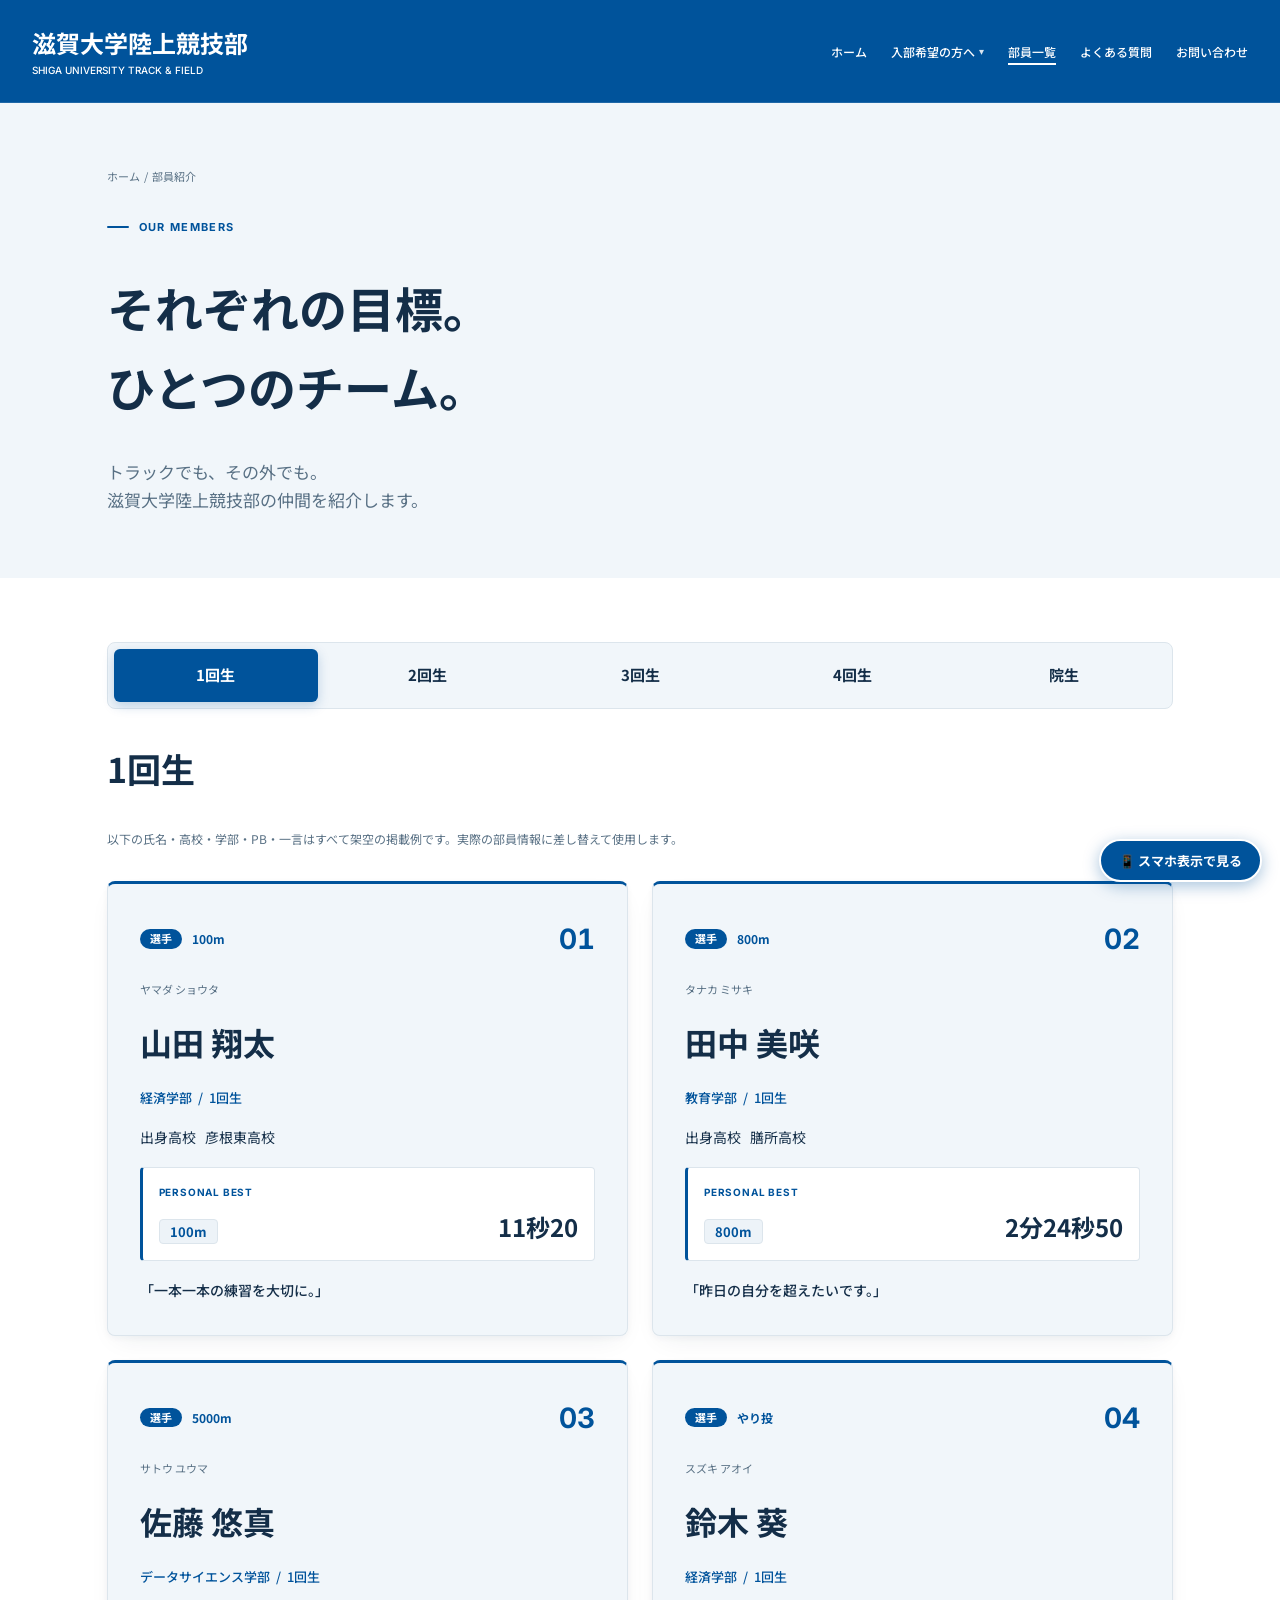
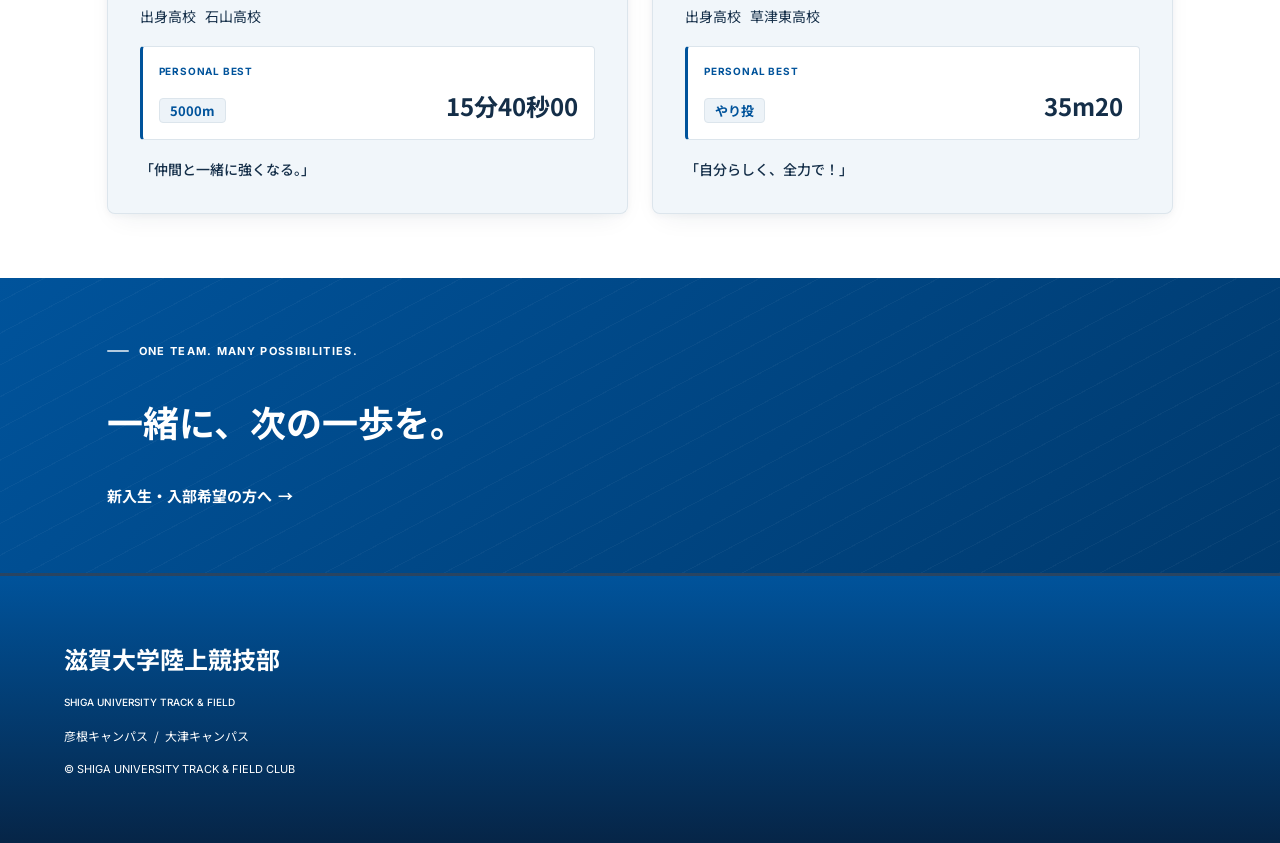
==== commit 4cfbc84f: "feat: 部員紹介で選手とマネージャーの役割バッジ表示および記録欄自動出し分けに対応" ====
--- a/members.html
+++ b/members.html
@@ -105,7 +105,10 @@
           <!-- 01 山田 翔太 -->
           <article class="member-card" data-node-id="19:484">
             <div class="member-card-top" data-node-id="19:485">
-              <p class="member-event-tag" data-node-id="19:486">100m</p>
+              <div class="member-card-tags">
+                <span class="member-role-badge member-role-badge--athlete">選手</span>
+                <p class="member-event-tag" data-node-id="19:486">100m</p>
+              </div>
               <p class="member-num" data-node-id="19:487">01</p>
             </div>
             <p class="member-kana" data-node-id="19:488">ヤマダ ショウタ</p>
@@ -129,7 +132,10 @@
           <!-- 02 田中 美咲 -->
           <article class="member-card" data-node-id="19:498">
             <div class="member-card-top" data-node-id="19:499">
-              <p class="member-event-tag" data-node-id="19:500">800m</p>
+              <div class="member-card-tags">
+                <span class="member-role-badge member-role-badge--athlete">選手</span>
+                <p class="member-event-tag" data-node-id="19:500">800m</p>
+              </div>
               <p class="member-num" data-node-id="19:501">02</p>
             </div>
             <p class="member-kana" data-node-id="19:502">タナカ ミサキ</p>
@@ -153,7 +159,10 @@
           <!-- 03 佐藤 悠真 -->
           <article class="member-card" data-node-id="19:513">
             <div class="member-card-top" data-node-id="19:514">
-              <p class="member-event-tag" data-node-id="19:515">5000m</p>
+              <div class="member-card-tags">
+                <span class="member-role-badge member-role-badge--athlete">選手</span>
+                <p class="member-event-tag" data-node-id="19:515">5000m</p>
+              </div>
               <p class="member-num" data-node-id="19:516">03</p>
             </div>
             <p class="member-kana" data-node-id="19:517">サトウ ユウマ</p>
@@ -177,7 +186,10 @@
           <!-- 04 鈴木 葵 -->
           <article class="member-card" data-node-id="19:527">
             <div class="member-card-top" data-node-id="19:528">
-              <p class="member-event-tag" data-node-id="19:529">やり投</p>
+              <div class="member-card-tags">
+                <span class="member-role-badge member-role-badge--athlete">選手</span>
+                <p class="member-event-tag" data-node-id="19:529">やり投</p>
+              </div>
               <p class="member-num" data-node-id="19:530">04</p>
             </div>
             <p class="member-kana" data-node-id="19:531">スズキ アオイ</p>
--- a/style.css
+++ b/style.css
@@ -1718,18 +1718,53 @@
   box-shadow: var(--shadow-card-hover);
 }
 
+.member-card--manager {
+  border-top-color: var(--brand-navy);
+}
+
 .member-card-top {
   width: 100%;
   display: flex;
-  align-items: flex-start;
+  align-items: center;
   justify-content: space-between;
   gap: 12px;
   color: var(--brand-blue);
   font-weight: 700;
 }
 
+.member-card-tags {
+  flex: 1 0 0;
+  min-inline-size: 0;
+  display: flex;
+  align-items: center;
+  flex-wrap: wrap;
+  gap: 6px 10px;
+}
+
+.member-role-badge {
+  display: inline-flex;
+  align-items: center;
+  font-family: 'Noto Sans JP', sans-serif;
+  font-weight: 700;
+  font-size: 11px;
+  line-height: 1.4;
+  padding: 2px 10px;
+  border-radius: 999px;
+  white-space: nowrap;
+}
+
+.member-role-badge--athlete {
+  background-color: var(--brand-blue);
+  color: var(--white);
+}
+
+.member-role-badge--manager {
+  background-color: var(--white);
+  color: var(--brand-navy);
+  border: 1.5px solid var(--brand-navy);
+}
+
 .member-event-tag {
-  flex: 1 0 0;
   min-width: 0;
   font-family: 'Noto Sans JP', sans-serif;
   font-weight: 700;
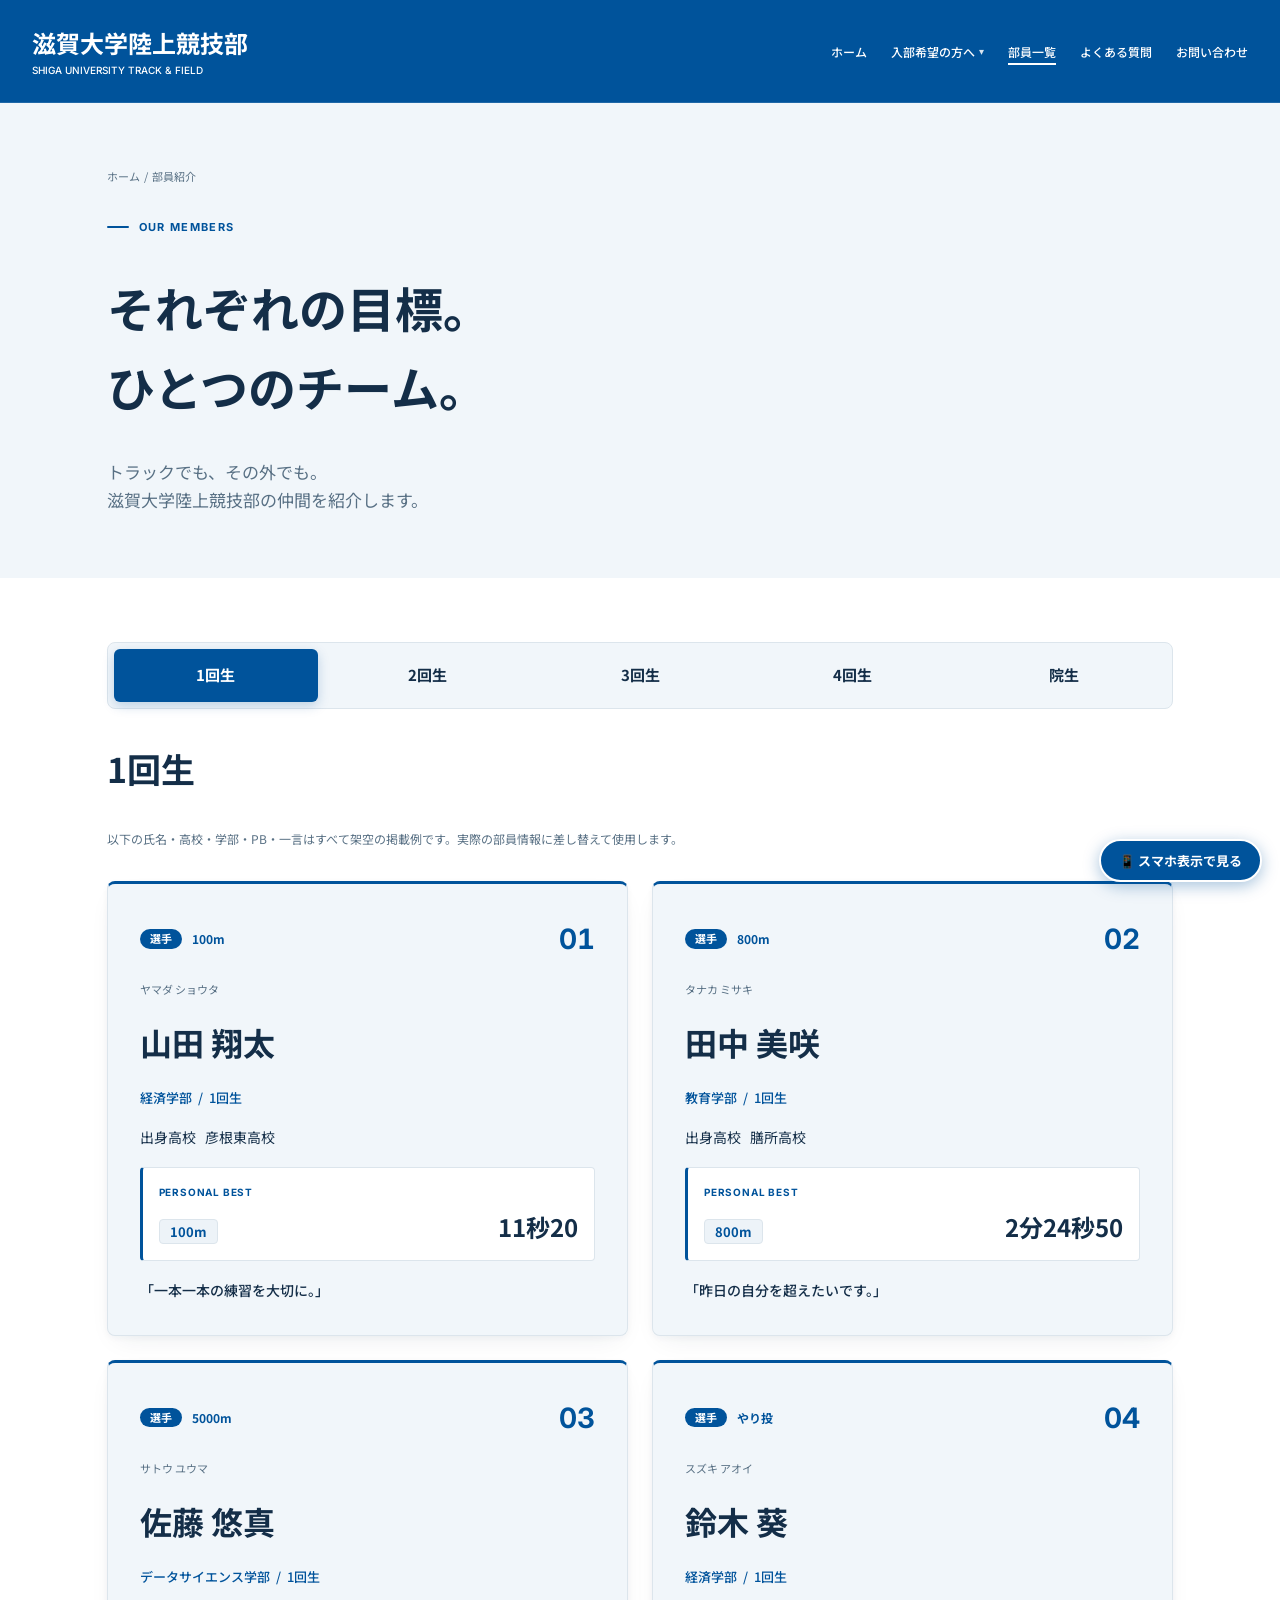
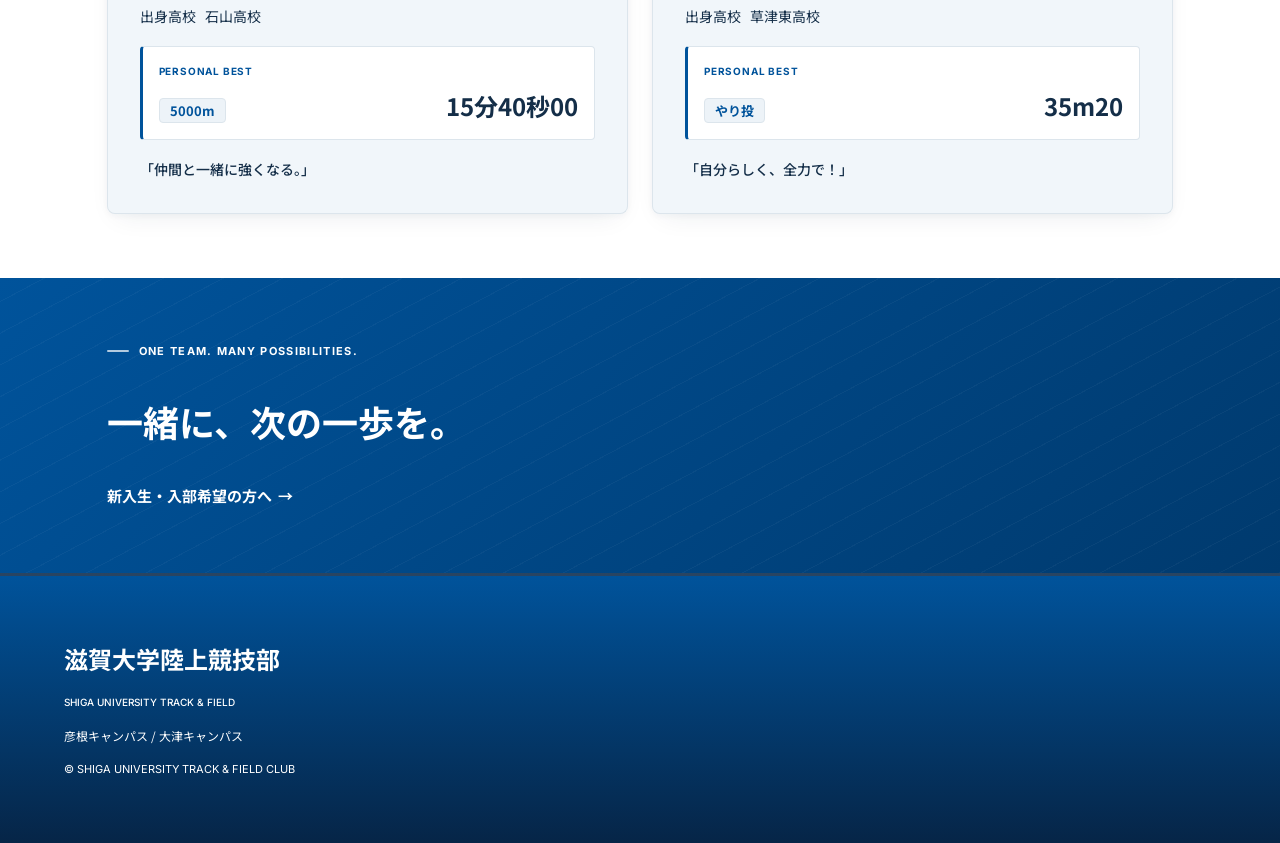
==== commit a4b26a1b: "refactor(html): ページ間の不揃いとJSで上書きされるマークアップを整理 - index.html の確認画面のインラインstyleを style.css のクラスへ移動 - スマホプレ" ====
--- a/members.html
+++ b/members.html
@@ -17,217 +17,217 @@
 
 <body>
   <a href="#main-content" class="skip-link">メインコンテンツへ移動</a>
-  <div class="page-wrapper" data-node-id="19:82">
-
-    <!-- ==================== Header (19:83 PC / 19:103 SP) ==================== -->
-    <header class="site-header" data-node-id="19:83">
+  <div class="page-wrapper">
+
+    <!-- ==================== Header ==================== -->
+    <header class="site-header">
       <div class="header-inner">
-        <a href="index.html" class="home-link" data-node-id="19:84">
-          <span class="home-link-jp" data-node-id="19:85">滋賀大学陸上競技部</span>
-          <span class="home-link-en" data-node-id="19:86">SHIGA UNIVERSITY TRACK &amp; FIELD</span>
+        <a href="index.html" class="home-link">
+          <span class="home-link-jp">滋賀大学陸上競技部</span>
+          <span class="home-link-en">SHIGA UNIVERSITY TRACK &amp; FIELD</span>
         </a>
 
-        <!-- スマホ用メニューボタン (19:107) -->
+        <!-- スマホ用メニューボタン -->
         <button type="button" id="menu-btn" class="menu-btn" aria-expanded="false" aria-controls="header-nav" aria-label="メニューを開閉">
           <span class="menu-btn-icon" id="menu-btn-icon" aria-hidden="true">☰</span>
           <span class="menu-btn-label" aria-hidden="true">MENU</span>
         </button>
 
-        <!-- ナビゲーション (19:87) -->
-        <nav id="header-nav" class="header-nav" aria-label="メインナビゲーション" data-node-id="19:87">
-          <a href="index.html" data-node-id="19:88">ホーム</a>
+        <!-- ナビゲーション -->
+        <nav id="header-nav" class="header-nav" aria-label="メインナビゲーション">
+          <a href="index.html">ホーム</a>
           <div class="nav-dropdown">
-            <a href="recruit.html" class="nav-dropdown-trigger" data-node-id="19:90">入部希望の方へ</a>
+            <a href="recruit.html" class="nav-dropdown-trigger">入部希望の方へ</a>
             <div class="nav-dropdown-menu" aria-label="入部希望の方へ サブメニュー">
               <a href="recruit.html#practice">活動時間・場所</a>
               <a href="recruit.html#greetings">主将・監督メッセージ</a>
             </div>
           </div>
-          <a href="members.html" aria-current="page" data-node-id="19:91">部員一覧</a>
-          <a href="index.html#faq" data-node-id="19:92">よくある質問</a>
-          <a href="index.html#contact" data-node-id="19:93">お問い合わせ</a>
+          <a href="members.html" aria-current="page">部員一覧</a>
+          <a href="index.html#faq">よくある質問</a>
+          <a href="index.html#contact">お問い合わせ</a>
         </nav>
       </div>
     </header>
 
     <main id="main-content" tabindex="-1">
-      <!-- ==================== Intro (19:94 PC / 19:110 SP) ==================== -->
-      <section class="subpage-section subpage-section--pale" data-node-id="19:94">
-        <nav class="breadcrumb-line" aria-label="パンくずリスト" data-node-id="19:466"><a href="index.html">ホーム</a>  /  部員紹介</nav>
-        <p class="section-eyebrow" data-node-id="19:467">OUR MEMBERS</p>
-
-        <h1 class="subpage-heading subpage-heading--large" data-node-id="19:468">
+      <!-- ==================== Intro ==================== -->
+      <section class="subpage-section subpage-section--pale">
+        <nav class="breadcrumb-line" aria-label="パンくずリスト"><a href="index.html">ホーム</a>  /  部員紹介</nav>
+        <p class="section-eyebrow">OUR MEMBERS</p>
+
+        <h1 class="subpage-heading subpage-heading--large">
           <span class="heading-line">それぞれの目標。</span>
           <span class="heading-line">ひとつのチーム。</span>
         </h1>
 
-        <div class="subpage-lead" data-node-id="19:469">
+        <div class="subpage-lead">
           <p>トラックでも、その外でも。</p>
           <p>滋賀大学陸上競技部の仲間を紹介します。</p>
         </div>
       </section>
 
-      <!-- ==================== Members (19:95 PC / 19:111 SP) ==================== -->
-      <section class="subpage-section subpage-section--white" data-node-id="19:95">
-        <!-- 学年タブ (19:470 PC / 19:548 SP) -->
-        <div class="grade-tabs" role="tablist" aria-label="学年切り替え" data-node-id="19:470">
+      <!-- ==================== Members ==================== -->
+      <section class="subpage-section subpage-section--white">
+        <!-- 学年タブ -->
+        <div class="grade-tabs" role="tablist" aria-label="学年切り替え">
           <button type="button" id="tab-grade-1" class="grade-tab is-active" role="tab" aria-selected="true" data-grade-tab="1回生"
-            data-node-id="19:471">
-            <span data-node-id="19:472">1回生</span>
+           >
+            <span>1回生</span>
           </button>
           <button type="button" id="tab-grade-2" class="grade-tab" role="tab" aria-selected="false" tabindex="-1" data-grade-tab="2回生"
-            data-node-id="19:473">
-            <span data-node-id="19:474">2回生</span>
+           >
+            <span>2回生</span>
           </button>
           <button type="button" id="tab-grade-3" class="grade-tab" role="tab" aria-selected="false" tabindex="-1" data-grade-tab="3回生"
-            data-node-id="19:475">
-            <span data-node-id="19:476">3回生</span>
+           >
+            <span>3回生</span>
           </button>
           <button type="button" id="tab-grade-4" class="grade-tab" role="tab" aria-selected="false" tabindex="-1" data-grade-tab="4回生"
-            data-node-id="19:477">
-            <span data-node-id="19:478">4回生</span>
+           >
+            <span>4回生</span>
           </button>
           <button type="button" id="tab-grade-grad" class="grade-tab" role="tab" aria-selected="false" tabindex="-1" data-grade-tab="院生"
-            data-node-id="19:479">
-            <span data-node-id="19:480">院生</span>
+           >
+            <span>院生</span>
           </button>
         </div>
 
         <div id="members-panel" class="tabs-panel-stack" role="tabpanel" aria-labelledby="tab-grade-1">
-          <h2 id="members-grade-heading" class="subpage-sec-title" data-node-id="19:481">1回生</h2>
-
-          <p class="members-disclaimer" data-node-id="19:482">
+          <h2 id="members-grade-heading" class="subpage-sec-title">1回生</h2>
+
+          <p class="members-disclaimer">
             以下の氏名・高校・学部・PB・一言はすべて架空の掲載例です。実際の部員情報に差し替えて使用します。
           </p>
 
           <!-- 部員カード一覧（初期表示：1回生、タブ切り替え時にapp.jsが再描画） -->
-          <div id="members-cards-grid" class="members-cards-grid" data-node-id="19:483">
+          <div id="members-cards-grid" class="members-cards-grid">
           <!-- 01 山田 翔太 -->
-          <article class="member-card" data-node-id="19:484">
-            <div class="member-card-top" data-node-id="19:485">
-              <div class="member-card-tags">
-                <span class="member-role-badge member-role-badge--athlete">選手</span>
-                <p class="member-event-tag" data-node-id="19:486">100m</p>
-              </div>
-              <p class="member-num" data-node-id="19:487">01</p>
-            </div>
-            <p class="member-kana" data-node-id="19:488">ヤマダ ショウタ</p>
-            <h3 class="member-name" data-node-id="19:489">山田 翔太</h3>
-            <p class="member-faculty" data-node-id="19:490">経済学部  /  1回生</p>
-            <div class="member-details" data-node-id="19:491">
-              <p data-node-id="19:492">出身高校   彦根東高校</p>
-            </div>
-            <div class="member-pb-box" data-node-id="19:494">
-              <p class="member-pb-label" data-node-id="19:495">PERSONAL BEST</p>
+          <article class="member-card">
+            <div class="member-card-top">
+              <div class="member-card-tags">
+                <span class="member-role-badge member-role-badge--athlete">選手</span>
+                <p class="member-event-tag">100m</p>
+              </div>
+              <p class="member-num">01</p>
+            </div>
+            <p class="member-kana">ヤマダ ショウタ</p>
+            <h3 class="member-name">山田 翔太</h3>
+            <p class="member-faculty">経済学部  /  1回生</p>
+            <div class="member-details">
+              <p>出身高校   彦根東高校</p>
+            </div>
+            <div class="member-pb-box">
+              <p class="member-pb-label">PERSONAL BEST</p>
               <dl class="member-pb-list">
                 <div class="member-pb-item">
                   <dt class="member-pb-event">100m</dt>
-                  <dd class="member-pb-value" data-node-id="19:496">11秒20</dd>
-                </div>
-              </dl>
-            </div>
-            <p class="member-comment" data-node-id="19:497">「一本一本の練習を大切に。」</p>
+                  <dd class="member-pb-value">11秒20</dd>
+                </div>
+              </dl>
+            </div>
+            <p class="member-comment">「一本一本の練習を大切に。」</p>
           </article>
 
           <!-- 02 田中 美咲 -->
-          <article class="member-card" data-node-id="19:498">
-            <div class="member-card-top" data-node-id="19:499">
-              <div class="member-card-tags">
-                <span class="member-role-badge member-role-badge--athlete">選手</span>
-                <p class="member-event-tag" data-node-id="19:500">800m</p>
-              </div>
-              <p class="member-num" data-node-id="19:501">02</p>
-            </div>
-            <p class="member-kana" data-node-id="19:502">タナカ ミサキ</p>
-            <h3 class="member-name" data-node-id="19:503">田中 美咲</h3>
-            <p class="member-faculty" data-node-id="19:504">教育学部  /  1回生</p>
-            <div class="member-details" data-node-id="19:505">
-              <p data-node-id="19:506">出身高校   膳所高校</p>
-            </div>
-            <div class="member-pb-box" data-node-id="19:508">
-              <p class="member-pb-label" data-node-id="19:509">PERSONAL BEST</p>
+          <article class="member-card">
+            <div class="member-card-top">
+              <div class="member-card-tags">
+                <span class="member-role-badge member-role-badge--athlete">選手</span>
+                <p class="member-event-tag">800m</p>
+              </div>
+              <p class="member-num">02</p>
+            </div>
+            <p class="member-kana">タナカ ミサキ</p>
+            <h3 class="member-name">田中 美咲</h3>
+            <p class="member-faculty">教育学部  /  1回生</p>
+            <div class="member-details">
+              <p>出身高校   膳所高校</p>
+            </div>
+            <div class="member-pb-box">
+              <p class="member-pb-label">PERSONAL BEST</p>
               <dl class="member-pb-list">
                 <div class="member-pb-item">
                   <dt class="member-pb-event">800m</dt>
-                  <dd class="member-pb-value" data-node-id="19:510">2分24秒50</dd>
-                </div>
-              </dl>
-            </div>
-            <p class="member-comment" data-node-id="19:511">「昨日の自分を超えたいです。」</p>
+                  <dd class="member-pb-value">2分24秒50</dd>
+                </div>
+              </dl>
+            </div>
+            <p class="member-comment">「昨日の自分を超えたいです。」</p>
           </article>
 
           <!-- 03 佐藤 悠真 -->
-          <article class="member-card" data-node-id="19:513">
-            <div class="member-card-top" data-node-id="19:514">
-              <div class="member-card-tags">
-                <span class="member-role-badge member-role-badge--athlete">選手</span>
-                <p class="member-event-tag" data-node-id="19:515">5000m</p>
-              </div>
-              <p class="member-num" data-node-id="19:516">03</p>
-            </div>
-            <p class="member-kana" data-node-id="19:517">サトウ ユウマ</p>
-            <h3 class="member-name" data-node-id="19:518">佐藤 悠真</h3>
-            <p class="member-faculty" data-node-id="19:519">データサイエンス学部  /  1回生</p>
-            <div class="member-details" data-node-id="19:520">
-              <p data-node-id="19:521">出身高校   石山高校</p>
-            </div>
-            <div class="member-pb-box" data-node-id="19:523">
-              <p class="member-pb-label" data-node-id="19:524">PERSONAL BEST</p>
+          <article class="member-card">
+            <div class="member-card-top">
+              <div class="member-card-tags">
+                <span class="member-role-badge member-role-badge--athlete">選手</span>
+                <p class="member-event-tag">5000m</p>
+              </div>
+              <p class="member-num">03</p>
+            </div>
+            <p class="member-kana">サトウ ユウマ</p>
+            <h3 class="member-name">佐藤 悠真</h3>
+            <p class="member-faculty">データサイエンス学部  /  1回生</p>
+            <div class="member-details">
+              <p>出身高校   石山高校</p>
+            </div>
+            <div class="member-pb-box">
+              <p class="member-pb-label">PERSONAL BEST</p>
               <dl class="member-pb-list">
                 <div class="member-pb-item">
                   <dt class="member-pb-event">5000m</dt>
-                  <dd class="member-pb-value" data-node-id="19:525">15分40秒00</dd>
-                </div>
-              </dl>
-            </div>
-            <p class="member-comment" data-node-id="19:526">「仲間と一緒に強くなる。」</p>
+                  <dd class="member-pb-value">15分40秒00</dd>
+                </div>
+              </dl>
+            </div>
+            <p class="member-comment">「仲間と一緒に強くなる。」</p>
           </article>
 
           <!-- 04 鈴木 葵 -->
-          <article class="member-card" data-node-id="19:527">
-            <div class="member-card-top" data-node-id="19:528">
-              <div class="member-card-tags">
-                <span class="member-role-badge member-role-badge--athlete">選手</span>
-                <p class="member-event-tag" data-node-id="19:529">やり投</p>
-              </div>
-              <p class="member-num" data-node-id="19:530">04</p>
-            </div>
-            <p class="member-kana" data-node-id="19:531">スズキ アオイ</p>
-            <h3 class="member-name" data-node-id="19:532">鈴木 葵</h3>
-            <p class="member-faculty" data-node-id="19:533">経済学部  /  1回生</p>
-            <div class="member-details" data-node-id="19:534">
-              <p data-node-id="19:535">出身高校   草津東高校</p>
-            </div>
-            <div class="member-pb-box" data-node-id="19:537">
-              <p class="member-pb-label" data-node-id="19:538">PERSONAL BEST</p>
+          <article class="member-card">
+            <div class="member-card-top">
+              <div class="member-card-tags">
+                <span class="member-role-badge member-role-badge--athlete">選手</span>
+                <p class="member-event-tag">やり投</p>
+              </div>
+              <p class="member-num">04</p>
+            </div>
+            <p class="member-kana">スズキ アオイ</p>
+            <h3 class="member-name">鈴木 葵</h3>
+            <p class="member-faculty">経済学部  /  1回生</p>
+            <div class="member-details">
+              <p>出身高校   草津東高校</p>
+            </div>
+            <div class="member-pb-box">
+              <p class="member-pb-label">PERSONAL BEST</p>
               <dl class="member-pb-list">
                 <div class="member-pb-item">
                   <dt class="member-pb-event">やり投</dt>
-                  <dd class="member-pb-value" data-node-id="19:539">35m20</dd>
-                </div>
-              </dl>
-            </div>
-            <p class="member-comment" data-node-id="19:540">「自分らしく、全力で！」</p>
+                  <dd class="member-pb-value">35m20</dd>
+                </div>
+              </dl>
+            </div>
+            <p class="member-comment">「自分らしく、全力で！」</p>
           </article>
         </div>
         </div>
       </section>
 
-      <!-- ==================== Team Invitation (19:96 PC / 19:112 SP) ==================== -->
-      <section class="subpage-section subpage-section--blue" data-node-id="19:96">
-        <p class="blue-sec-eyebrow" data-node-id="19:541">ONE TEAM. MANY POSSIBILITIES.</p>
-        <h2 class="blue-sec-heading blue-sec-heading--members" data-node-id="19:542">一緒に、次の一歩を。</h2>
-        <a href="recruit.html" class="blue-sec-inline-link" data-node-id="19:543">新入生・入部希望の方へ  →</a>
+      <!-- ==================== Team Invitation ==================== -->
+      <section class="subpage-section subpage-section--blue">
+        <p class="blue-sec-eyebrow">ONE TEAM. MANY POSSIBILITIES.</p>
+        <h2 class="blue-sec-heading blue-sec-heading--members">一緒に、次の一歩を。</h2>
+        <a href="recruit.html" class="blue-sec-inline-link">新入生・入部希望の方へ  →</a>
       </section>
     </main>
 
-    <!-- ==================== Footer (19:97 PC / 19:113 SP) ==================== -->
-    <footer class="site-footer" data-node-id="19:97">
+    <!-- ==================== Footer ==================== -->
+    <footer class="site-footer">
       <div class="footer-inner">
-        <p class="footer-title-jp" data-node-id="19:98">滋賀大学陸上競技部</p>
-        <p class="footer-title-en" data-node-id="19:99">SHIGA UNIVERSITY TRACK &amp; FIELD</p>
-        <p class="footer-campus" data-node-id="19:100">彦根キャンパス  /  大津キャンパス</p>
-        <p class="footer-copy" data-node-id="19:101">© SHIGA UNIVERSITY TRACK &amp; FIELD CLUB</p>
+        <p class="footer-title-jp">滋賀大学陸上競技部</p>
+        <p class="footer-title-en">SHIGA UNIVERSITY TRACK &amp; FIELD</p>
+        <p class="footer-campus">彦根キャンパス / 大津キャンパス</p>
+        <p class="footer-copy">© SHIGA UNIVERSITY TRACK &amp; FIELD CLUB</p>
       </div>
     </footer>
 
@@ -237,15 +237,8 @@
   <button type="button" id="mobile-preview-btn" class="mobile-preview-fab" title="スマホ版（iPhone実画面サイズ）での見え方を確認します">
     <span aria-hidden="true">📱</span> スマホ表示で見る
   </button>
-  <dialog id="mobile-preview-modal" class="mobile-preview-modal" aria-label="スマホ表示プレビュー" closedby="any">
-    <div class="mobile-preview-toolbar">
-      <span>📱 スマホ版プレビュー（390px幅）</span>
-      <button type="button" id="mobile-preview-close" class="mobile-preview-close">✕ PC表示に戻る</button>
-    </div>
-    <div class="mobile-device-frame">
-      <iframe id="mobile-preview-iframe" title="スマホ表示プレビュー"></iframe>
-    </div>
-  </dialog>
+  <!-- 中身は app.js が iPhone 実機プレビューとして生成する -->
+  <dialog id="mobile-preview-modal" class="mobile-preview-modal" aria-label="スマホ表示プレビュー" closedby="any"></dialog>
 
   <script src="data.js"></script>
   <script src="app.js"></script>
--- a/style.css
+++ b/style.css
@@ -1398,6 +1398,11 @@
   font-size: 13px;
 }
 
+.confirm-lead {
+  font-size: 13px;
+  color: var(--text-muted);
+}
+
 .confirm-item strong {
   display: block;
   font-size: 11px;
@@ -1405,10 +1410,18 @@
   margin-bottom: 2px;
 }
 
+.confirm-item-multiline {
+  white-space: pre-wrap;
+}
+
 .confirm-actions {
   display: flex;
   gap: 12px;
   width: 100%;
+}
+
+.confirm-actions .form-submit-btn {
+  flex: 1;
 }
 
 .btn-secondary {
